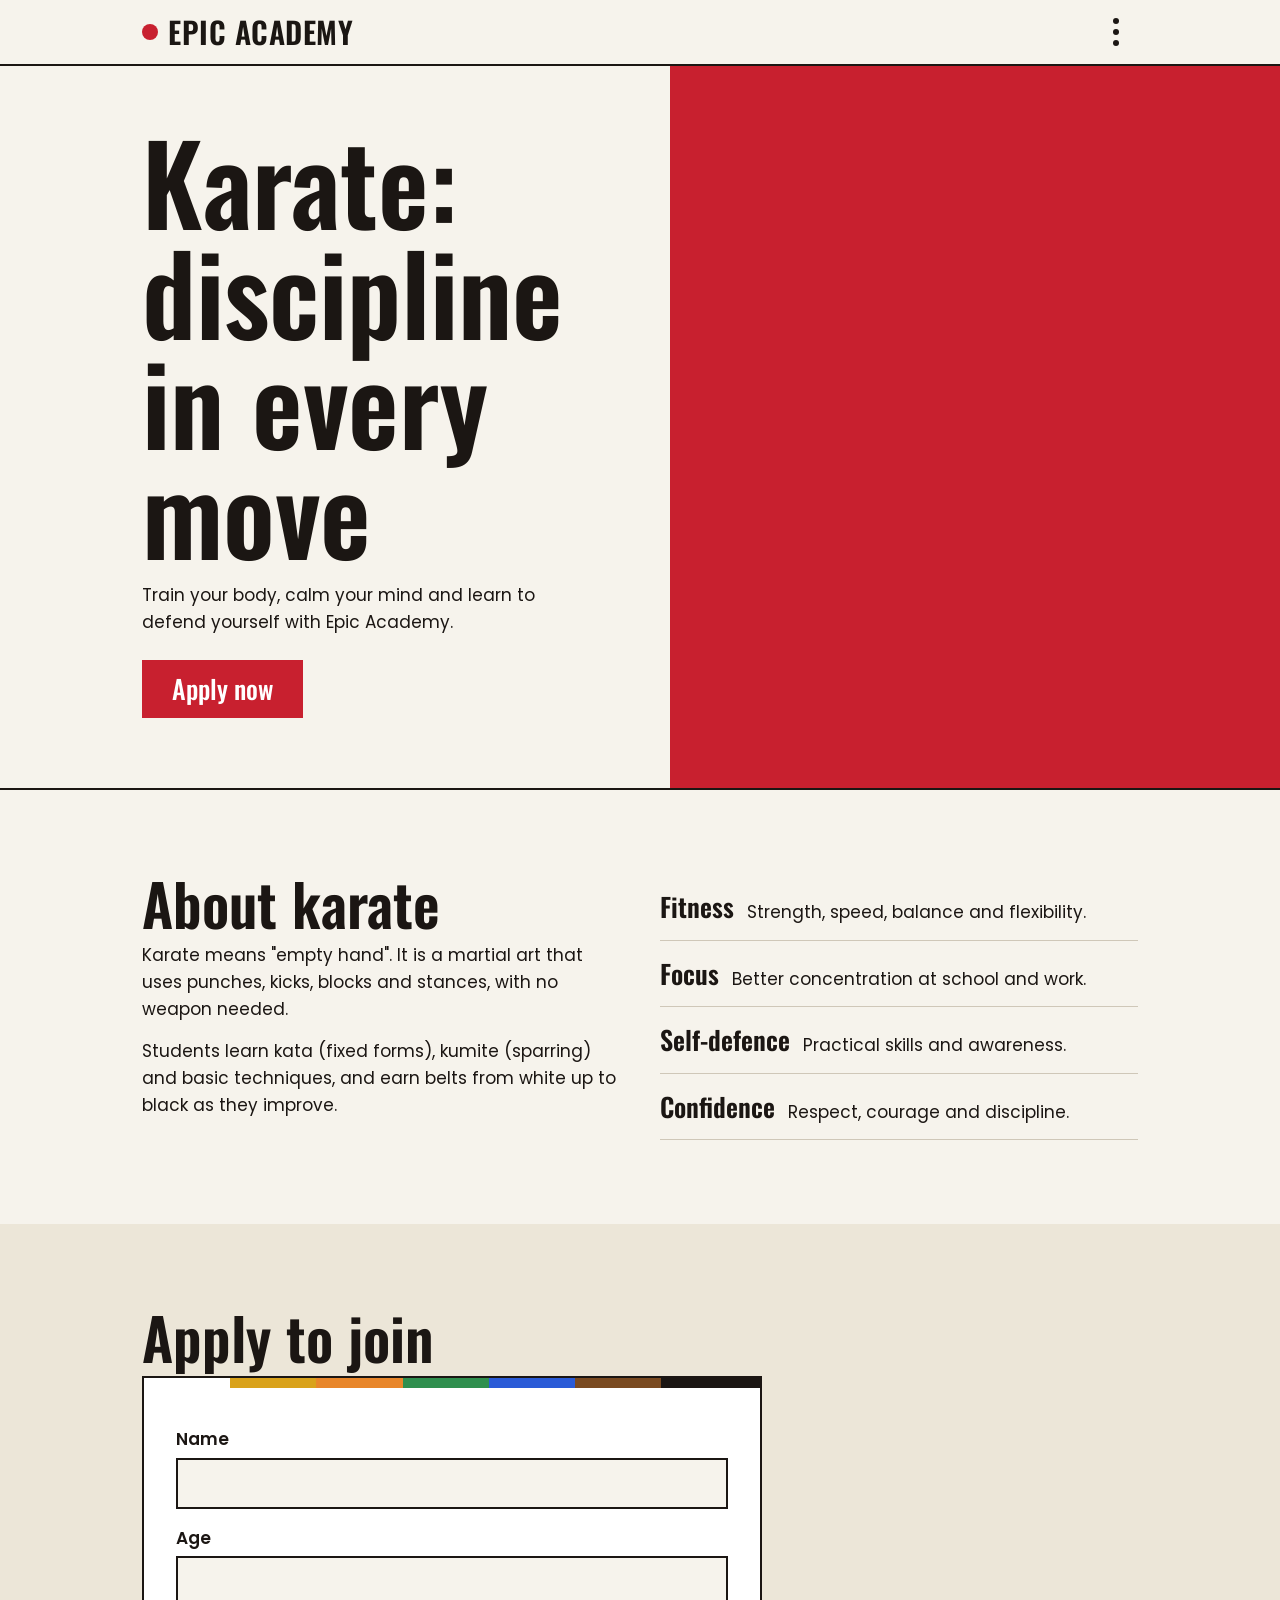
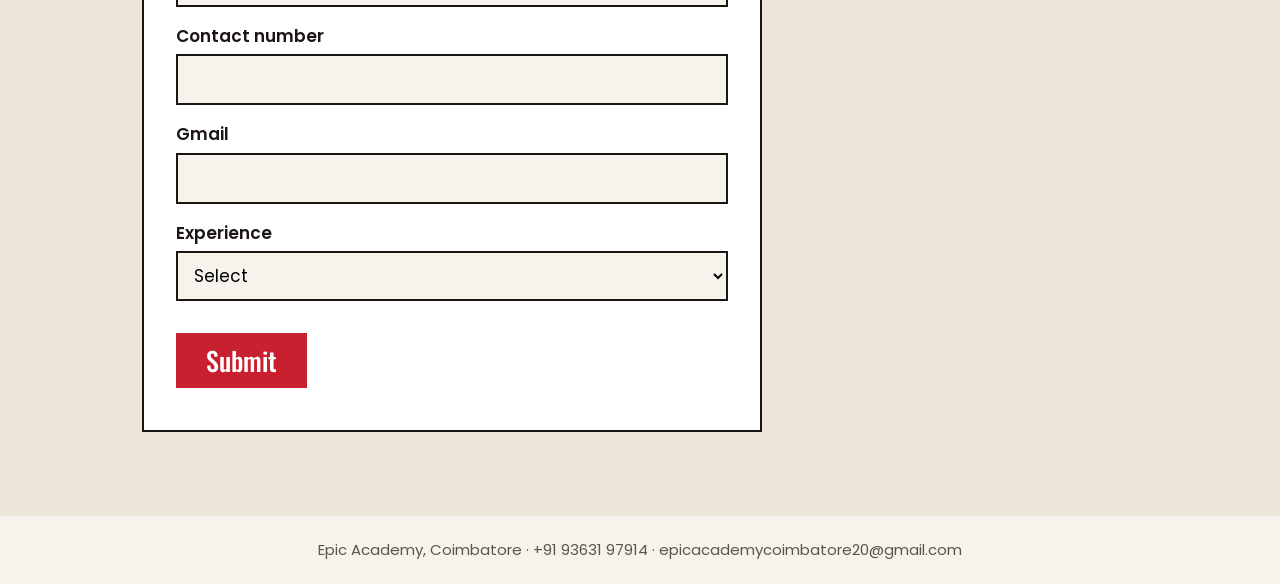
==== karate.html @ cd40989c "first version" ====
<!DOCTYPE html>
<html lang="en">
<head>
<meta charset="utf-8">
<meta name="viewport" content="width=device-width, initial-scale=1">
<title>Karate | Epic Academy Coimbatore</title>
<link rel="preconnect" href="https://fonts.googleapis.com">
<link rel="preconnect" href="https://fonts.gstatic.com" crossorigin>
<link href="https://fonts.googleapis.com/css2?family=Oswald:wght@500;600;700&family=Poppins:wght@400;600&family=Russo+One&family=Lobster&display=swap" rel="stylesheet">
<link rel="stylesheet" href="style.css">
</head>
<body>
<header>
  <div class="wrap">
    <a class="logo" href="index.html#home"><i></i>EPIC ACADEMY</a>
    <button class="dots" id="dots" aria-label="Menu" aria-expanded="false" aria-controls="nav"><span></span><span></span><span></span></button>
    <nav id="nav">
      <a href="index.html#home">Home</a>
      <a href="index.html#programs">Programs</a>
      <a href="index.html#founder">Founder</a>
      <a href="karate.html">Karate</a>
      <a href="#join">Join Now</a>
      <a href="index.html#contact">Contact</a>
    </nav>
  </div>
</header>

<main>
  <section class="k-hero">
    <div class="txt">
      <h1>Karate: discipline in every move</h1>
      <p style="margin:16px 0 24px;max-width:40ch">Train your body, calm your mind and learn to defend yourself with Epic Academy.</p>
      <a class="btn" href="#join">Apply now</a>
    </div>
    <!-- Put your karate photo in the images folder and name it karate.jpg -->
    <div class="img"><img src="images/karate.jpg" alt="Epic Academy karate training" onerror="this.remove()"></div>
  </section>

  <section class="blk">
    <div class="wrap two">
      <div>
        <h2>About karate</h2>
        <p>Karate means "empty hand". It is a martial art that uses punches, kicks, blocks and stances, with no weapon needed.</p>
        <p>Students learn kata (fixed forms), kumite (sparring) and basic techniques, and earn belts from white up to black as they improve.</p>
      </div>
      <ul class="ben">
        <li><b>Fitness</b> Strength, speed, balance and flexibility.</li>
        <li><b>Focus</b> Better concentration at school and work.</li>
        <li><b>Self-defence</b> Practical skills and awareness.</li>
        <li><b>Confidence</b> Respect, courage and discipline.</li>
      </ul>
    </div>
  </section>

  <section class="blk" id="join" style="background:#ece6d8">
    <div class="wrap">
      <h2>Apply to join</h2>
      <div class="formbox">
        <form id="joinForm">
          <label for="n">Name</label><input id="n" name="Name" required autocomplete="name">
          <label for="a">Age</label><input id="a" name="Age" type="number" min="3" max="80" required>
          <label for="c">Contact number</label><input id="c" name="Contact" type="tel" pattern="[0-9+ ]{10,15}" title="Enter a valid phone number" required autocomplete="tel">
          <label for="e">Gmail</label><input id="e" name="Email" type="email" required autocomplete="email">
          <label for="x">Experience</label>
          <select id="x" name="Experience" required>
            <option value="">Select</option>
            <option>Beginner (no experience)</option>
            <option>Less than 1 year</option>
            <option>1 to 3 years</option>
            <option>More than 3 years</option>
          </select>
          <p class="err" id="err" role="alert"></p>
          <button class="btn" id="send" type="submit" style="margin-top:20px">Submit</button>
        </form>
        <div class="thanks" id="thanks" hidden>
          <div class="check">✓</div>
          <h3>Thank you, <span id="who"></span>!</h3>
          <p>We received your application. Epic Academy will contact you soon.</p>
          <a class="btn" href="index.html#home">Back to home</a>
        </div>
      </div>
    </div>
  </section>
</main>
<footer>Epic Academy, Coimbatore · +91 93631 97914 · epicacademycoimbatore20@gmail.com</footer>
<script src="script.js"></script>
</body>
</html>
---- style.css ----
:root{--gi:#F6F3EC;--ink:#1B1613;--red:#C8202F;--gold:#D9A21B;--mat:#D8C9A0;--mute:#5d544c}
*{box-sizing:border-box;margin:0;padding:0}
html{scroll-behavior:smooth;scroll-padding-top:70px}
body{font-family:'Poppins',sans-serif;background:var(--gi);color:var(--ink);line-height:1.6;font-size:17px}
body.intro-on{overflow:hidden}
h1,h2,h3{font-family:'Oswald',sans-serif;font-weight:600;line-height:1}
a{color:inherit}
:focus-visible{outline:3px solid var(--red);outline-offset:3px}
.wrap{max-width:1040px;margin:0 auto;padding:0 22px}

/* header */
header{position:sticky;top:0;z-index:50;background:var(--gi);border-bottom:2px solid var(--ink)}
header .wrap{display:flex;align-items:center;justify-content:space-between;height:64px}
.logo{font-family:'Oswald',sans-serif;font-size:30px;font-weight:600;text-decoration:none;letter-spacing:.5px;display:flex;align-items:center;gap:10px}
.logo i{width:16px;height:16px;border-radius:50%;background:var(--red);display:block}
.dots{background:none;border:0;cursor:pointer;width:44px;height:44px;display:flex;flex-direction:column;gap:5px;align-items:center;justify-content:center}
.dots span{width:6px;height:6px;border-radius:50%;background:var(--ink)}
nav{position:absolute;right:22px;top:60px;background:var(--ink);min-width:210px;display:none;padding:8px 0}
nav.open{display:block}
nav a{display:block;color:var(--gi);text-decoration:none;padding:11px 22px;font-size:19px}
nav a:hover{background:var(--red)}

/* belts */
.belts{display:flex;height:10px}
.belts b{flex:1}

/* home */
.top{background:#0d0907;color:#d8d0c4;font-size:14px}
.top .wrap{display:flex;justify-content:space-between;gap:4px 18px;flex-wrap:wrap;padding-top:6px;padding-bottom:6px}
.top a{text-decoration:none}.top a:hover{color:var(--gold)}
.btn{display:inline-block;font-family:'Oswald',sans-serif;font-size:26px;font-weight:500;padding:8px 30px;background:var(--red);color:#fff;border:0;text-decoration:none;cursor:pointer;margin:0 10px 10px 0;transition:background .2s,transform .2s}
.btn:hover{background:var(--gold);color:var(--ink);transform:translateY(-2px)}
.btn.alt{background:transparent;border:2px solid var(--gi);color:var(--gi)}
.btn.alt:hover{background:var(--gi);color:var(--ink)}
.hero{position:relative;overflow:hidden;background:#17110f;color:var(--gi);padding:120px 0 110px}
.hero:before{content:"";position:absolute;right:-150px;top:50%;width:560px;height:560px;margin-top:-280px;border-radius:50%;background:radial-gradient(circle,#e03242,var(--red) 60%,#8f1420);box-shadow:0 0 120px rgba(200,32,47,.55);animation:glow 4s ease-in-out infinite alternate}
.hero:after{content:"";position:absolute;right:-250px;top:50%;width:760px;height:760px;margin-top:-380px;border-radius:50%;border:2px solid rgba(217,162,27,.4);box-shadow:0 0 0 60px rgba(217,162,27,.05)}
@keyframes glow{to{transform:scale(1.07)}}
.hero .wrap{position:relative;z-index:1}
.hero em{display:block;font:normal 600 28px 'Oswald',sans-serif;color:var(--gold);margin-bottom:4px}
.hero h1{font-size:clamp(60px,11vw,132px);max-width:8ch}
.hero p{max-width:30ch;font-size:23px;margin:18px 0 30px;color:#e6ded2}
.pill{display:grid;grid-template-columns:repeat(4,1fr);background:var(--red);color:#fff}
.pill div{padding:22px;border-right:1px solid rgba(255,255,255,.25)}.pill div:last-child{border:0}
.pill h3{font-size:30px}.pill p{font-size:15px;line-height:1.4}
section.blk{padding:84px 0}
section.blk h2{font-size:58px;margin-bottom:10px}
.sub{max-width:56ch;color:var(--mute);margin-bottom:34px}
.progs{display:grid;grid-template-columns:repeat(3,1fr);gap:24px}
.pcard{background:#fff;padding:30px 26px;border-top:8px solid var(--red);box-shadow:0 12px 30px rgba(0,0,0,.08);transition:transform .25s}
.pcard:hover{transform:translateY(-8px)}
.pcard:nth-child(2){border-color:var(--gold)}.pcard:nth-child(3){border-color:var(--ink)}
.pcard h3{font-size:42px;margin-bottom:8px}
.dark{background:#17110f;color:var(--gi)}.dark .sub{color:#b9afa2}.dark a{color:var(--gold)}
.why{display:grid;grid-template-columns:1fr 1fr;gap:26px 50px}
.why h3{font-size:34px;color:var(--gold)}
.path{display:flex;flex-wrap:wrap;border:2px solid var(--ink)}
.path span{flex:1 1 90px;padding:30px 8px 10px;text-align:center;font:500 22px 'Oswald',sans-serif;border-right:2px solid var(--ink)}
.path span:last-child{border:0}
.founder{display:grid;grid-template-columns:260px 1fr;gap:44px;align-items:center}
.photo{aspect-ratio:1;background:var(--red);position:relative;border:6px solid var(--gold)}
.photo b{position:absolute;inset:0;display:flex;align-items:center;justify-content:center;font:600 110px 'Oswald',sans-serif;color:#fff}
.photo img{position:absolute;inset:0;width:100%;height:100%;object-fit:cover}
.cta{background:var(--red);color:#fff;text-align:center;padding:64px 22px}
.cta h2{font-size:56px;margin-bottom:14px}
.cta .btn{background:var(--ink);color:#fff}.cta .btn:hover{background:var(--gold);color:var(--ink)}
.contact-list{list-style:none;font-size:22px}.contact-list li{margin-bottom:8px}
footer{padding:22px;text-align:center;font-size:15px;color:var(--mute)}
.js .reveal{opacity:0;transform:translateY(26px);transition:opacity .7s,transform .7s}
.js .reveal.in{opacity:1;transform:none}

/* page 2 */
.k-hero{display:grid;grid-template-columns:1.1fr 1fr;min-height:420px;border-bottom:2px solid var(--ink)}
.k-hero .txt{padding:60px 22px 60px max(22px,calc((100vw - 1040px)/2 + 22px));align-self:center}
.k-hero h1{font-size:clamp(56px,9vw,110px)}
.k-hero .img{background:var(--red) center/cover no-repeat;min-height:300px;position:relative}
.k-hero .img img{width:100%;height:100%;object-fit:cover;display:block;position:absolute;inset:0}
.two{display:grid;grid-template-columns:1fr 1fr;gap:40px}
.two p{margin-bottom:14px}
.ben{list-style:none}
.ben li{padding:12px 0;border-bottom:1px solid #cfc7b8}
.ben b{font-family:'Oswald',sans-serif;font-size:26px;font-weight:600;margin-right:8px}
.formbox{background:#fff;border:2px solid var(--ink);padding:32px;max-width:620px;position:relative}
.formbox:before{content:"";position:absolute;left:0;top:0;right:0;height:10px;background:linear-gradient(90deg,#fff 0 14%,var(--gold) 14% 28%,#e8862a 28% 42%,#2f8f4e 42% 56%,#2a5bd7 56% 70%,#7a4a21 70% 84%,var(--ink) 84%)}
label{display:block;font-weight:600;margin:16px 0 4px}
input,select{width:100%;font:inherit;padding:10px 12px;border:2px solid var(--ink);background:var(--gi)}
.err{color:var(--red);margin-top:12px;font-weight:600}
.thanks{text-align:center;padding:30px 10px;animation:pop .5s}
.thanks h3{font-size:56px;color:var(--red)}
.thanks p{margin:10px 0 22px}
.check{width:70px;height:70px;border-radius:50%;background:#2f8f4e;color:#fff;font-size:44px;line-height:70px;margin:0 auto 14px}
@keyframes pop{from{transform:scale(.8);opacity:0}to{transform:scale(1);opacity:1}}

/* intro */
#intro{position:fixed;inset:0;z-index:100;background:#120d0b;overflow:hidden;transition:opacity .6s;color:#fff}
#intro.out{opacity:0;pointer-events:none}
#scene{position:absolute;inset:0;transform-origin:50% 72%;transition:transform .9s ease}
#scene.zoom{transform:scale(1.2)}
#scene.shake{animation:shake .35s}
@keyframes shake{25%{translate:-9px 4px}50%{translate:7px -4px}75%{translate:-5px 2px}}
.wall{position:absolute;inset:0 0 28% 0;background:radial-gradient(ellipse at 50% 45%,#4a1c19,#120d0b 72%)}
.wall .title{position:absolute;top:10px;left:0;right:0;text-align:center;font:500 22px 'Oswald',sans-serif;letter-spacing:5px;color:var(--gold)}
.ban{position:absolute;top:0;width:64px;height:150px;background:var(--red);border:3px solid var(--gold);border-top:0;font:600 30px/64px 'Oswald',sans-serif;writing-mode:vertical-rl;text-align:center;color:#fff;clip-path:polygon(0 0,100% 0,100% 100%,50% 90%,0 100%)}
.sun{position:absolute;width:min(70vmin,520px);aspect-ratio:1;border-radius:50%;background:radial-gradient(circle,#c8202f,#7d1019 70%);opacity:.6;left:50%;top:42%;transform:translate(-50%,-50%)}
.beam{position:absolute;top:0;width:260px;height:72%;background:linear-gradient(rgba(255,235,190,.4),transparent);clip-path:polygon(44% 0,56% 0,100% 100%,0 100%);transform-origin:50% 0;animation:sway 5s ease-in-out infinite alternate}
.b1{left:14%}.b2{right:14%;animation-delay:-2.5s}
@keyframes sway{from{transform:rotate(-8deg)}to{transform:rotate(8deg)}}
.floor{position:absolute;left:0;right:0;bottom:0;height:28%;background:repeating-linear-gradient(90deg,#d8c9a0 0 119px,#c3b387 119px 121px);border-top:5px solid #000}
.floor:after{content:"";position:absolute;inset:0;background:linear-gradient(rgba(0,0,0,.45),transparent 60%)}
#crowd{position:absolute;left:0;right:0;bottom:calc(28% + 44px);height:110px;pointer-events:none}
.sp{position:absolute;width:26px;height:44px;z-index:1;animation:bob 1.1s ease-in-out infinite alternate}
.sp.r1{z-index:0;scale:.9;filter:brightness(.65)}
.sp i{position:absolute;display:block}
.sp .h{left:6px;top:0;width:14px;height:15px;border-radius:50%}
.sp .b{left:1px;top:15px;width:24px;height:29px;border-radius:12px 12px 0 0}
.sp .a1,.sp .a2{top:18px;width:5px;height:17px;border-radius:3px;transform-origin:50% 0}
.sp .a1{left:-3px;transform:rotate(12deg)}.sp .a2{right:-3px;transform:rotate(-12deg)}
@keyframes bob{to{translate:0 -4px}}
@keyframes jump{to{translate:0 -24px}}
.react .sp{animation:jump .18s 2 alternate}
.cheer .sp{animation:jump .3s ease-in-out infinite alternate}
.cheer .a1{transform:rotate(165deg)}.cheer .a2{transform:rotate(-165deg)}
.rope{position:absolute;left:0;right:0;bottom:calc(28% - 8px);height:6px;background:var(--gold);box-shadow:0 3px 0 #000}
.arena{position:absolute;left:50%;bottom:calc(15% - var(--k,1)*19px);width:660px;height:240px;margin-left:-330px;transform-origin:50% 100%;transform:scale(var(--k,1))}
.fw{position:absolute;bottom:0;left:50%;width:132px;height:220px;margin-left:-66px;transition:transform .35s ease-out,opacity .6s}
.fw svg{width:100%;height:100%;overflow:visible}
.fw.flip svg{transform:scaleX(-1)}
.fw.glow svg{filter:drop-shadow(0 0 14px #D9A21B)}
.sh{position:absolute;left:14px;right:14px;bottom:10px;height:14px;border-radius:50%;background:radial-gradient(rgba(0,0,0,.55),transparent 70%)}
.tag{position:absolute;left:50%;bottom:-26px;transform:translateX(-50%);font:500 20px 'Oswald',sans-serif;background:var(--ink);color:var(--gi);padding:0 8px;white-space:nowrap}
.p{transition:transform .2s ease-out;transform-box:view-box}
.spark{position:absolute;font-size:80px;color:var(--gold);animation:spark .45s forwards;pointer-events:none;z-index:5}
@keyframes spark{from{transform:scale(.3) rotate(0);opacity:1}to{transform:scale(1.7) rotate(60deg);opacity:0}}
.ring{position:absolute;width:20px;height:20px;border:4px solid #fff;border-radius:50%;translate:-50% 50%;animation:ring .5s forwards;pointer-events:none}
@keyframes ring{to{transform:scale(7);opacity:0}}
.pt{position:absolute;border-radius:50%;pointer-events:none}
#score{position:absolute;left:14px;top:14px;z-index:8;display:flex;font:600 34px/1 'Oswald',sans-serif}
#score div{padding:4px 16px;min-width:64px;text-align:center}
#score .r{background:var(--red)}#score .b{background:#2a5bd7}
#call{position:absolute;top:9%;width:100%;text-align:center;font:600 clamp(48px,9vw,96px)/1 'Oswald',sans-serif;z-index:3;transition:opacity .3s;text-shadow:3px 3px 0 #000}
.pop{animation:popt .5s}
@keyframes popt{from{transform:scale(1.6);opacity:0}to{transform:scale(1);opacity:1}}
.vig{position:absolute;inset:0;box-shadow:inset 0 0 170px 50px rgba(0,0,0,.7);pointer-events:none;z-index:2}
#flash{position:absolute;inset:0;background:#fff;opacity:0;pointer-events:none;z-index:9}
#explore{position:absolute;left:50%;bottom:5%;translate:-50% 0;z-index:10;font-size:30px;padding:10px 40px;animation:popt .5s;margin:0}
#explore[hidden]{display:none}
#skip{position:absolute;right:16px;top:14px;z-index:10;background:rgba(0,0,0,.4);border:2px solid #fff;padding:2px 14px;font:inherit;font-size:15px;cursor:pointer;color:#fff}
.conf{position:absolute;top:-20px;width:10px;height:16px;animation:fall linear forwards;z-index:3}
@keyframes fall{to{transform:translateY(110vh) rotate(720deg)}}

@media(max-width:760px){
.k-hero,.two,.prog{grid-template-columns:1fr}
.k-hero .txt{padding:40px 22px}
.hero:before{width:300px;height:300px;right:-100px}
#intro .sun{top:34%}
}
@media(prefers-reduced-motion:reduce){*{animation:none!important;transition:none!important}html{scroll-behavior:auto}}
@media(max-width:760px){.pill{grid-template-columns:1fr 1fr}.progs,.why,.founder{grid-template-columns:1fr}.founder .photo{max-width:220px}.hero:before{width:340px;height:340px;right:-190px}.hero:after{display:none}.ban{display:none}#score{top:54px;font-size:26px}}
.board{position:absolute;left:0;right:0;bottom:28%;height:86px;background:repeating-linear-gradient(90deg,#2a1d19 0 90px,#3a2621 90px 92px);border-top:6px solid var(--gold);box-shadow:0 -3px 0 #000}
.fw .m2{display:none}.fw.shout .m1{display:none}.fw.shout .m2{display:block}

/* intro: consistent scale, fonts and winner card */
#intro{--k:1}
#call,#score,.ban,.wall .title,#explore{font-family:'Russo One',sans-serif;font-weight:400}
#call{font-size:clamp(40px,min(8vw,12vh),104px)}
#score{font-size:clamp(20px,calc(var(--k)*22px),40px);line-height:1.2}
.ban{width:calc(var(--k)*58px);height:calc(var(--k)*140px);font-size:calc(var(--k)*22px);line-height:calc(var(--k)*58px)}
.wall .title{font-size:calc(var(--k)*15px);letter-spacing:calc(var(--k)*4px)}
.beam{width:calc(var(--k)*240px)}
#explore{font-size:22px;padding:12px 38px}
.sp{scale:var(--k);transform-origin:50% 100%}
.sp.r1{scale:calc(var(--k)*.88)}
#crowd{bottom:calc(28% + var(--k)*6px)}
.board{height:calc(var(--k)*34px)}
.won #score{opacity:0}
#win{position:absolute;left:0;right:0;top:3vh;display:flex;justify-content:center;opacity:0;pointer-events:none;z-index:4;transition:opacity .4s}
#win.show{opacity:1}
.card{position:relative;display:flex;align-items:center;gap:clamp(12px,2.5vw,28px);padding:clamp(12px,2.2vh,24px) clamp(18px,3vw,40px) clamp(12px,2.2vh,24px) clamp(14px,2vw,26px);background:linear-gradient(135deg,#2e1b16,#120d0b);border:3px solid var(--gold);border-radius:18px;max-width:94vw;box-shadow:0 0 0 6px #120d0b,0 0 0 9px var(--gold),0 20px 60px rgba(0,0,0,.7),0 0 80px rgba(217,162,27,.35);animation:drop .9s cubic-bezier(.2,1.4,.4,1)}
.card:before{content:"";position:absolute;inset:-90%;z-index:-1;background:repeating-conic-gradient(rgba(217,162,27,.2) 0 8deg,transparent 8deg 20deg);-webkit-mask:radial-gradient(circle,#000,transparent 65%);mask:radial-gradient(circle,#000,transparent 65%);animation:rot 24s linear infinite}
@keyframes rot{to{transform:rotate(360deg)}}
@keyframes drop{from{transform:translateY(-140%) rotate(-4deg);opacity:0}to{transform:none;opacity:1}}
.medal{flex:none;width:clamp(64px,13vh,112px);aspect-ratio:1;border-radius:50%;background:radial-gradient(circle at 35% 30%,#ffe9a3,#D9A21B 55%,#8a5f0c);display:grid;place-items:center;border:4px solid #fff3c4;box-shadow:0 0 0 4px #8a5f0c,0 0 30px rgba(255,214,102,.8);animation:spin 1s .3s both}
@keyframes spin{from{transform:rotate(-360deg) scale(0)}to{transform:none}}
.medal svg{width:60%}
.ribbon{display:inline-block;font:400 clamp(13px,2.2vh,20px)/1.4 'Russo One',sans-serif;letter-spacing:3px;background:var(--red);color:#fff;padding:3px 26px;clip-path:polygon(0 0,100% 0,94% 50%,100% 100%,0 100%,6% 50%)}
#win h2{font:400 clamp(34px,min(7vw,8.5vh),78px)/1.2 'Lobster',cursive;background:linear-gradient(#fff3c4,#D9A21B);-webkit-background-clip:text;background-clip:text;color:transparent;margin:2px 0 4px;padding:0}
#win p{font:600 clamp(20px,min(4vw,4.5vh),38px)/1.1 'Oswald',sans-serif;color:#fff;border-top:2px solid var(--gold);padding-top:6px;background:none;margin:0}
@media(max-width:560px){.card{flex-direction:column;text-align:center}.medal{width:54px}}

/* fighting stage and crowd around it */
.wall{inset:0 0 56% 0}
.floor{height:56%}
.board{bottom:56%;height:calc(var(--k)*24px)}
#crowd,#crowdF{top:0;bottom:0;left:0;right:0;height:auto;position:absolute;pointer-events:none}
#crowdF{z-index:3}
.mat{position:absolute;left:50%;bottom:5%;width:calc(var(--k)*620px);height:calc(var(--k)*140px);margin-left:calc(var(--k)*-310px)}
.mat:after{content:"";position:absolute;inset:-40% -10% -20%;background:radial-gradient(ellipse,rgba(255,235,190,.28),transparent 65%);pointer-events:none}
.mt{position:absolute;inset:0;clip-path:polygon(7% 0,93% 0,100% 100%,0 100%);background:linear-gradient(90deg,#C8202F 50%,#2a5bd7 50%)}
.mt:after{content:"";position:absolute;inset:9% 5% 11%;clip-path:polygon(7% 0,93% 0,100% 100%,0 100%);background:repeating-linear-gradient(90deg,#efe4c3 0 40px,#dccfa5 40px 42px)}
.mf{position:absolute;left:0;right:0;top:calc(100% - 2px);height:calc(var(--k)*16px);background:linear-gradient(#3a2621,#0d0907)}
.arena{bottom:calc(5% + var(--k)*44px)}
.sun{top:28%}
.sp .h:after{content:"";position:absolute;inset:0 0 45% 0;background:var(--hc,#2a1a12);border-radius:50% 50% 0 0}
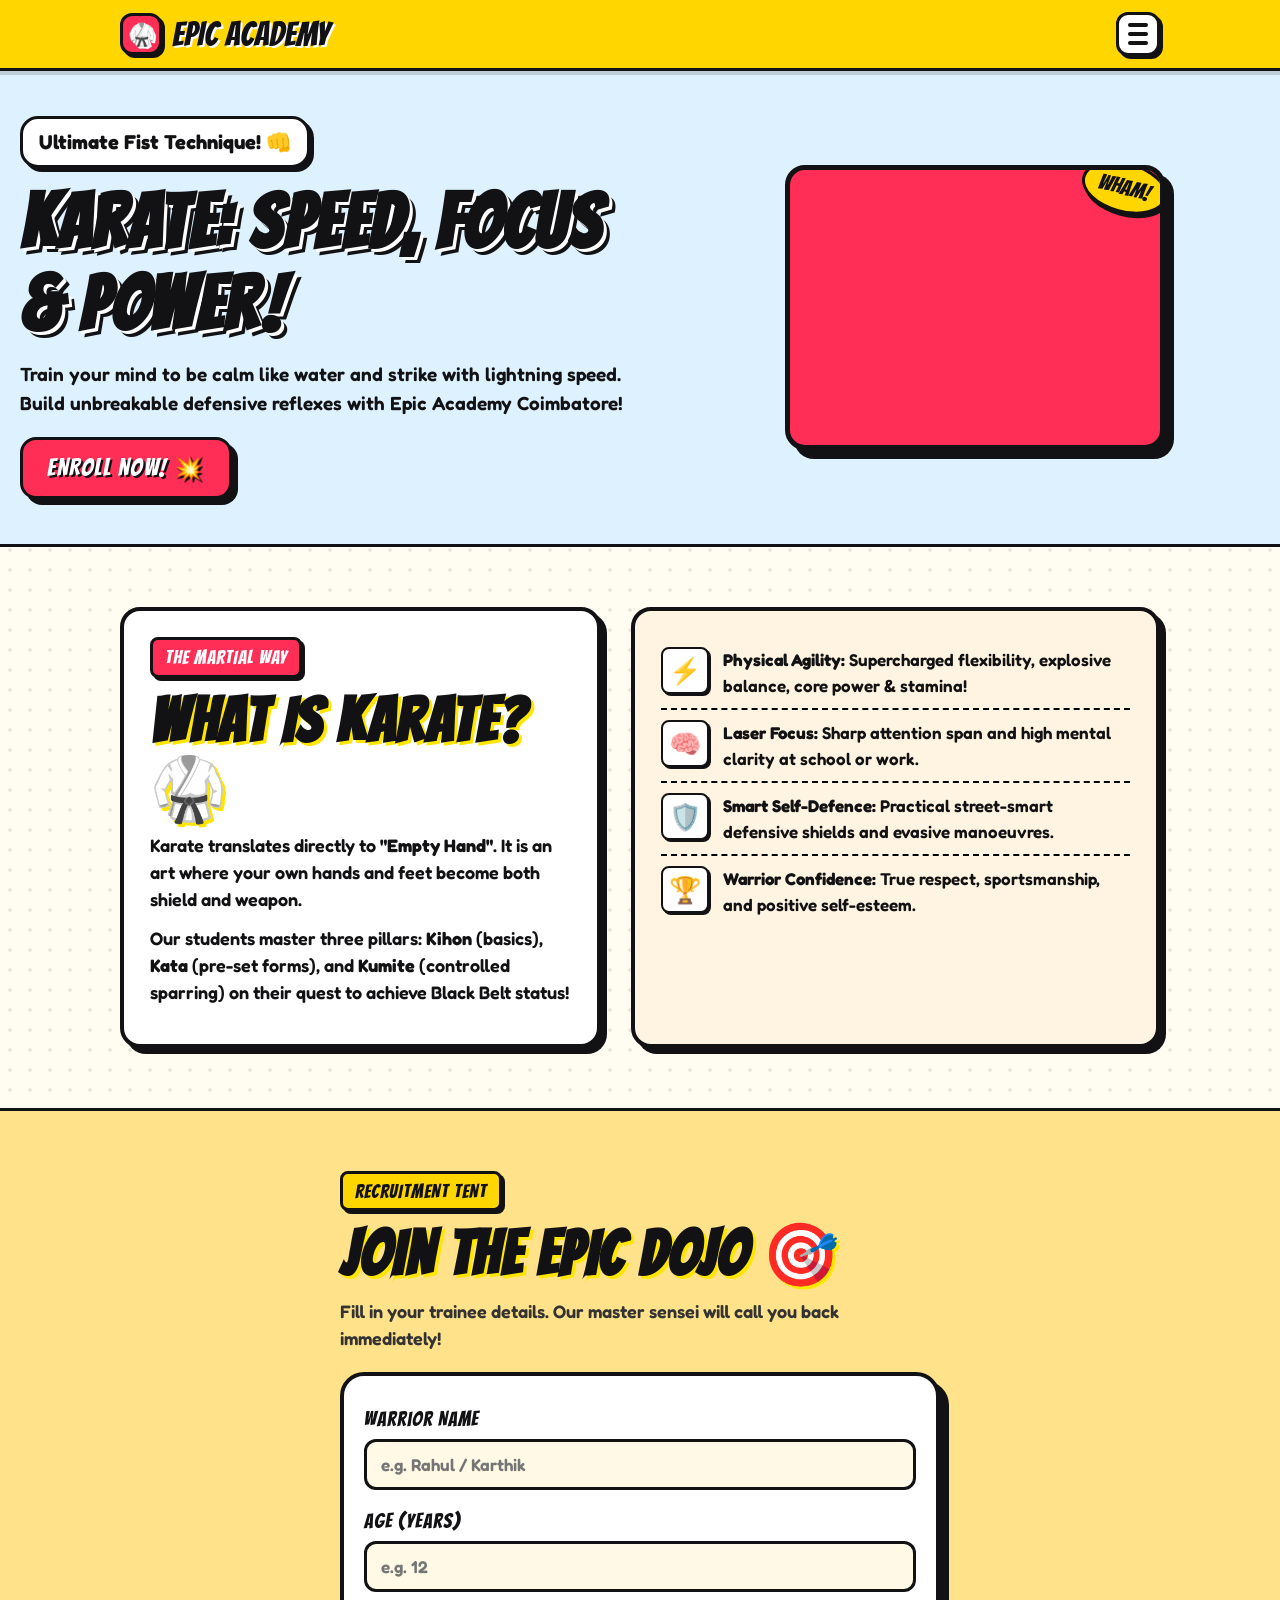
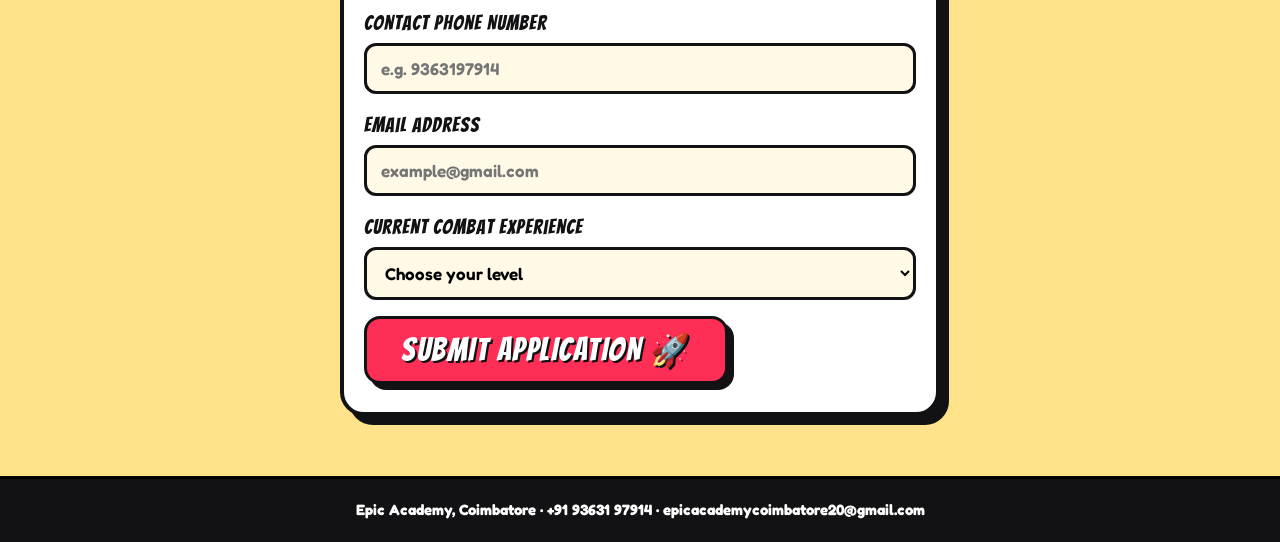
==== commit cf5fdd52: "second version" ====
--- a/karate.html
+++ b/karate.html
@@ -2,87 +2,146 @@
 <html lang="en">
 <head>
 <meta charset="utf-8">
-<meta name="viewport" content="width=device-width, initial-scale=1">
-<title>Karate | Epic Academy Coimbatore</title>
+<meta name="viewport" content="width=device-width, initial-scale=1, maximum-scale=1, user-scalable=no">
+<title>Karate Program | Epic Academy Coimbatore</title>
 <link rel="preconnect" href="https://fonts.googleapis.com">
 <link rel="preconnect" href="https://fonts.gstatic.com" crossorigin>
-<link href="https://fonts.googleapis.com/css2?family=Oswald:wght@500;600;700&family=Poppins:wght@400;600&family=Russo+One&family=Lobster&display=swap" rel="stylesheet">
+<link href="https://fonts.googleapis.com/css2?family=Bangers&family=Fredoka:wght@400;600;700&display=swap" rel="stylesheet">
 <link rel="stylesheet" href="style.css">
 </head>
-<body>
+<body class="page-inner">
+
 <header>
   <div class="wrap">
-    <a class="logo" href="index.html#home"><i></i>EPIC ACADEMY</a>
-    <button class="dots" id="dots" aria-label="Menu" aria-expanded="false" aria-controls="nav"><span></span><span></span><span></span></button>
+    <a class="logo" href="index.html#home">
+      <div class="logo-badge">🥋</div>
+      EPIC ACADEMY
+    </a>
+    <button class="dots" id="dots" aria-label="Menu" aria-expanded="false" aria-controls="nav">
+      <span></span><span></span><span></span>
+    </button>
     <nav id="nav">
-      <a href="index.html#home">Home</a>
-      <a href="index.html#programs">Programs</a>
-      <a href="index.html#founder">Founder</a>
-      <a href="karate.html">Karate</a>
-      <a href="#join">Join Now</a>
-      <a href="index.html#contact">Contact</a>
+      <a href="index.html#home">Home 🏠</a>
+      <a href="index.html#programs">Powers ⚡</a>
+      <a href="index.html#founder">Sensei 🥋</a>
+      <a href="karate.html">Karate 🥊</a>
+      <a href="#join">Join Now 🎯</a>
+      <a href="index.html#contact">Basecamp 📍</a>
     </nav>
   </div>
 </header>
 
 <main>
+  <!-- Karate Hero -->
   <section class="k-hero">
     <div class="txt">
-      <h1>Karate: discipline in every move</h1>
-      <p style="margin:16px 0 24px;max-width:40ch">Train your body, calm your mind and learn to defend yourself with Epic Academy.</p>
-      <a class="btn" href="#join">Apply now</a>
+      <div class="speech-bubble">Ultimate Fist Technique! 👊</div>
+      <h1>KARATE: SPEED, FOCUS & POWER!</h1>
+      <p>Train your mind to be calm like water and strike with lightning speed. Build unbreakable defensive reflexes with Epic Academy Coimbatore!</p>
+      <a class="btn cartoon-btn" href="#join">ENROLL NOW! 💥</a>
     </div>
-    <!-- Put your karate photo in the images folder and name it karate.jpg -->
-    <div class="img"><img src="images/karate.jpg" alt="Epic Academy karate training" onerror="this.remove()"></div>
-  </section>
-
-  <section class="blk">
-    <div class="wrap two">
-      <div>
-        <h2>About karate</h2>
-        <p>Karate means "empty hand". It is a martial art that uses punches, kicks, blocks and stances, with no weapon needed.</p>
-        <p>Students learn kata (fixed forms), kumite (sparring) and basic techniques, and earn belts from white up to black as they improve.</p>
+    <div class="img">
+      <div class="comic-frame-k">
+        <img src="images/karate.jpg" alt="Epic Academy Karate Sparring" onerror="this.remove()">
+        <div class="badge-burst">WHAM!</div>
       </div>
-      <ul class="ben">
-        <li><b>Fitness</b> Strength, speed, balance and flexibility.</li>
-        <li><b>Focus</b> Better concentration at school and work.</li>
-        <li><b>Self-defence</b> Practical skills and awareness.</li>
-        <li><b>Confidence</b> Respect, courage and discipline.</li>
-      </ul>
     </div>
   </section>
 
-  <section class="blk" id="join" style="background:#ece6d8">
+  <!-- Breakdown -->
+  <section class="blk">
+    <div class="wrap two">
+      <div class="info-bubble">
+        <div class="tag-label">THE MARTIAL WAY</div>
+        <h2>WHAT IS KARATE? 🥋</h2>
+        <p>Karate translates directly to <b>"Empty Hand"</b>. It is an art where your own hands and feet become both shield and weapon.</p>
+        <p>Our students master three pillars: <b>Kihon</b> (basics), <b>Kata</b> (pre-set forms), and <b>Kumite</b> (controlled sparring) on their quest to achieve Black Belt status!</p>
+      </div>
+      
+      <div class="comic-card-box">
+        <ul class="ben">
+          <li>
+            <span class="ben-icon">⚡</span>
+            <div><b>Physical Agility:</b> Supercharged flexibility, explosive balance, core power & stamina!</div>
+          </li>
+          <li>
+            <span class="ben-icon">🧠</span>
+            <div><b>Laser Focus:</b> Sharp attention span and high mental clarity at school or work.</div>
+          </li>
+          <li>
+            <span class="ben-icon">🛡️</span>
+            <div><b>Smart Self-Defence:</b> Practical street-smart defensive shields and evasive manoeuvres.</div>
+          </li>
+          <li>
+            <span class="ben-icon">🏆</span>
+            <div><b>Warrior Confidence:</b> True respect, sportsmanship, and positive self-esteem.</div>
+          </li>
+        </ul>
+      </div>
+    </div>
+  </section>
+
+  <!-- Application Form -->
+  <section class="blk form-section" id="join">
     <div class="wrap">
-      <h2>Apply to join</h2>
-      <div class="formbox">
-        <form id="joinForm">
-          <label for="n">Name</label><input id="n" name="Name" required autocomplete="name">
-          <label for="a">Age</label><input id="a" name="Age" type="number" min="3" max="80" required>
-          <label for="c">Contact number</label><input id="c" name="Contact" type="tel" pattern="[0-9+ ]{10,15}" title="Enter a valid phone number" required autocomplete="tel">
-          <label for="e">Gmail</label><input id="e" name="Email" type="email" required autocomplete="email">
-          <label for="x">Experience</label>
-          <select id="x" name="Experience" required>
-            <option value="">Select</option>
-            <option>Beginner (no experience)</option>
-            <option>Less than 1 year</option>
-            <option>1 to 3 years</option>
-            <option>More than 3 years</option>
-          </select>
-          <p class="err" id="err" role="alert"></p>
-          <button class="btn" id="send" type="submit" style="margin-top:20px">Submit</button>
-        </form>
-        <div class="thanks" id="thanks" hidden>
-          <div class="check">✓</div>
-          <h3>Thank you, <span id="who"></span>!</h3>
-          <p>We received your application. Epic Academy will contact you soon.</p>
-          <a class="btn" href="index.html#home">Back to home</a>
+      <div class="form-wrapper">
+        <div class="tag-label yellow" style="margin-bottom:10px">RECRUITMENT TENT</div>
+        <h2>JOIN THE EPIC DOJO 🎯</h2>
+        <p class="sub" style="margin-bottom:20px">Fill in your trainee details. Our master sensei will call you back immediately!</p>
+        
+        <div class="formbox">
+          <form id="joinForm">
+            <div class="form-group">
+              <label for="n">Warrior Name</label>
+              <input id="n" name="Name" placeholder="e.g. Rahul / Karthik" required autocomplete="name">
+            </div>
+
+            <div class="form-group">
+              <label for="a">Age (Years)</label>
+              <input id="a" name="Age" type="number" min="3" max="80" placeholder="e.g. 12" required>
+            </div>
+
+            <div class="form-group">
+              <label for="c">Contact Phone Number</label>
+              <input id="c" name="Contact" type="tel" pattern="[0-9+ ]{10,15}" placeholder="e.g. 9363197914" title="Enter a valid phone number" required autocomplete="tel">
+            </div>
+
+            <div class="form-group">
+              <label for="e">Email Address</label>
+              <input id="e" name="Email" type="email" placeholder="example@gmail.com" required autocomplete="email">
+            </div>
+
+            <div class="form-group">
+              <label for="x">Current Combat Experience</label>
+              <select id="x" name="Experience" required>
+                <option value="">Choose your level</option>
+                <option>Rookie / Total Beginner</option>
+                <option>Less than 1 Year Practice</option>
+                <option>1 to 3 Years (Belt Holder)</option>
+                <option>Advanced (3+ Years)</option>
+              </select>
+            </div>
+
+            <p class="err" id="err" role="alert"></p>
+            <button class="btn cartoon-btn big" id="send" type="submit">SUBMIT APPLICATION 🚀</button>
+          </form>
+
+          <div class="thanks" id="thanks" hidden>
+            <div class="check">🌟</div>
+            <h3>BOOM! WELCOME, <span id="who"></span>!</h3>
+            <p>Your warrior registration has been received! Master Allwin Stephen & team will ring you up soon.</p>
+            <a class="btn cartoon-btn" href="index.html#home">BACK TO DOJO 🏠</a>
+          </div>
         </div>
       </div>
     </div>
   </section>
 </main>
-<footer>Epic Academy, Coimbatore · +91 93631 97914 · epicacademycoimbatore20@gmail.com</footer>
+
+<footer>
+  <p>Epic Academy, Coimbatore · +91 93631 97914 · epicacademycoimbatore20@gmail.com</p>
+</footer>
+
 <script src="script.js"></script>
 </body>
 </html>
--- a/style.css
+++ b/style.css
@@ -1,203 +1,1300 @@
-:root{--gi:#F6F3EC;--ink:#1B1613;--red:#C8202F;--gold:#D9A21B;--mat:#D8C9A0;--mute:#5d544c}
-*{box-sizing:border-box;margin:0;padding:0}
-html{scroll-behavior:smooth;scroll-padding-top:70px}
-body{font-family:'Poppins',sans-serif;background:var(--gi);color:var(--ink);line-height:1.6;font-size:17px}
-body.intro-on{overflow:hidden}
-h1,h2,h3{font-family:'Oswald',sans-serif;font-weight:600;line-height:1}
-a{color:inherit}
-:focus-visible{outline:3px solid var(--red);outline-offset:3px}
-.wrap{max-width:1040px;margin:0 auto;padding:0 22px}
-
-/* header */
-header{position:sticky;top:0;z-index:50;background:var(--gi);border-bottom:2px solid var(--ink)}
-header .wrap{display:flex;align-items:center;justify-content:space-between;height:64px}
-.logo{font-family:'Oswald',sans-serif;font-size:30px;font-weight:600;text-decoration:none;letter-spacing:.5px;display:flex;align-items:center;gap:10px}
-.logo i{width:16px;height:16px;border-radius:50%;background:var(--red);display:block}
-.dots{background:none;border:0;cursor:pointer;width:44px;height:44px;display:flex;flex-direction:column;gap:5px;align-items:center;justify-content:center}
-.dots span{width:6px;height:6px;border-radius:50%;background:var(--ink)}
-nav{position:absolute;right:22px;top:60px;background:var(--ink);min-width:210px;display:none;padding:8px 0}
-nav.open{display:block}
-nav a{display:block;color:var(--gi);text-decoration:none;padding:11px 22px;font-size:19px}
-nav a:hover{background:var(--red)}
-
-/* belts */
-.belts{display:flex;height:10px}
-.belts b{flex:1}
-
-/* home */
-.top{background:#0d0907;color:#d8d0c4;font-size:14px}
-.top .wrap{display:flex;justify-content:space-between;gap:4px 18px;flex-wrap:wrap;padding-top:6px;padding-bottom:6px}
-.top a{text-decoration:none}.top a:hover{color:var(--gold)}
-.btn{display:inline-block;font-family:'Oswald',sans-serif;font-size:26px;font-weight:500;padding:8px 30px;background:var(--red);color:#fff;border:0;text-decoration:none;cursor:pointer;margin:0 10px 10px 0;transition:background .2s,transform .2s}
-.btn:hover{background:var(--gold);color:var(--ink);transform:translateY(-2px)}
-.btn.alt{background:transparent;border:2px solid var(--gi);color:var(--gi)}
-.btn.alt:hover{background:var(--gi);color:var(--ink)}
-.hero{position:relative;overflow:hidden;background:#17110f;color:var(--gi);padding:120px 0 110px}
-.hero:before{content:"";position:absolute;right:-150px;top:50%;width:560px;height:560px;margin-top:-280px;border-radius:50%;background:radial-gradient(circle,#e03242,var(--red) 60%,#8f1420);box-shadow:0 0 120px rgba(200,32,47,.55);animation:glow 4s ease-in-out infinite alternate}
-.hero:after{content:"";position:absolute;right:-250px;top:50%;width:760px;height:760px;margin-top:-380px;border-radius:50%;border:2px solid rgba(217,162,27,.4);box-shadow:0 0 0 60px rgba(217,162,27,.05)}
-@keyframes glow{to{transform:scale(1.07)}}
-.hero .wrap{position:relative;z-index:1}
-.hero em{display:block;font:normal 600 28px 'Oswald',sans-serif;color:var(--gold);margin-bottom:4px}
-.hero h1{font-size:clamp(60px,11vw,132px);max-width:8ch}
-.hero p{max-width:30ch;font-size:23px;margin:18px 0 30px;color:#e6ded2}
-.pill{display:grid;grid-template-columns:repeat(4,1fr);background:var(--red);color:#fff}
-.pill div{padding:22px;border-right:1px solid rgba(255,255,255,.25)}.pill div:last-child{border:0}
-.pill h3{font-size:30px}.pill p{font-size:15px;line-height:1.4}
-section.blk{padding:84px 0}
-section.blk h2{font-size:58px;margin-bottom:10px}
-.sub{max-width:56ch;color:var(--mute);margin-bottom:34px}
-.progs{display:grid;grid-template-columns:repeat(3,1fr);gap:24px}
-.pcard{background:#fff;padding:30px 26px;border-top:8px solid var(--red);box-shadow:0 12px 30px rgba(0,0,0,.08);transition:transform .25s}
-.pcard:hover{transform:translateY(-8px)}
-.pcard:nth-child(2){border-color:var(--gold)}.pcard:nth-child(3){border-color:var(--ink)}
-.pcard h3{font-size:42px;margin-bottom:8px}
-.dark{background:#17110f;color:var(--gi)}.dark .sub{color:#b9afa2}.dark a{color:var(--gold)}
-.why{display:grid;grid-template-columns:1fr 1fr;gap:26px 50px}
-.why h3{font-size:34px;color:var(--gold)}
-.path{display:flex;flex-wrap:wrap;border:2px solid var(--ink)}
-.path span{flex:1 1 90px;padding:30px 8px 10px;text-align:center;font:500 22px 'Oswald',sans-serif;border-right:2px solid var(--ink)}
-.path span:last-child{border:0}
-.founder{display:grid;grid-template-columns:260px 1fr;gap:44px;align-items:center}
-.photo{aspect-ratio:1;background:var(--red);position:relative;border:6px solid var(--gold)}
-.photo b{position:absolute;inset:0;display:flex;align-items:center;justify-content:center;font:600 110px 'Oswald',sans-serif;color:#fff}
-.photo img{position:absolute;inset:0;width:100%;height:100%;object-fit:cover}
-.cta{background:var(--red);color:#fff;text-align:center;padding:64px 22px}
-.cta h2{font-size:56px;margin-bottom:14px}
-.cta .btn{background:var(--ink);color:#fff}.cta .btn:hover{background:var(--gold);color:var(--ink)}
-.contact-list{list-style:none;font-size:22px}.contact-list li{margin-bottom:8px}
-footer{padding:22px;text-align:center;font-size:15px;color:var(--mute)}
-.js .reveal{opacity:0;transform:translateY(26px);transition:opacity .7s,transform .7s}
-.js .reveal.in{opacity:1;transform:none}
-
-/* page 2 */
-.k-hero{display:grid;grid-template-columns:1.1fr 1fr;min-height:420px;border-bottom:2px solid var(--ink)}
-.k-hero .txt{padding:60px 22px 60px max(22px,calc((100vw - 1040px)/2 + 22px));align-self:center}
-.k-hero h1{font-size:clamp(56px,9vw,110px)}
-.k-hero .img{background:var(--red) center/cover no-repeat;min-height:300px;position:relative}
-.k-hero .img img{width:100%;height:100%;object-fit:cover;display:block;position:absolute;inset:0}
-.two{display:grid;grid-template-columns:1fr 1fr;gap:40px}
-.two p{margin-bottom:14px}
-.ben{list-style:none}
-.ben li{padding:12px 0;border-bottom:1px solid #cfc7b8}
-.ben b{font-family:'Oswald',sans-serif;font-size:26px;font-weight:600;margin-right:8px}
-.formbox{background:#fff;border:2px solid var(--ink);padding:32px;max-width:620px;position:relative}
-.formbox:before{content:"";position:absolute;left:0;top:0;right:0;height:10px;background:linear-gradient(90deg,#fff 0 14%,var(--gold) 14% 28%,#e8862a 28% 42%,#2f8f4e 42% 56%,#2a5bd7 56% 70%,#7a4a21 70% 84%,var(--ink) 84%)}
-label{display:block;font-weight:600;margin:16px 0 4px}
-input,select{width:100%;font:inherit;padding:10px 12px;border:2px solid var(--ink);background:var(--gi)}
-.err{color:var(--red);margin-top:12px;font-weight:600}
-.thanks{text-align:center;padding:30px 10px;animation:pop .5s}
-.thanks h3{font-size:56px;color:var(--red)}
-.thanks p{margin:10px 0 22px}
-.check{width:70px;height:70px;border-radius:50%;background:#2f8f4e;color:#fff;font-size:44px;line-height:70px;margin:0 auto 14px}
-@keyframes pop{from{transform:scale(.8);opacity:0}to{transform:scale(1);opacity:1}}
-
-/* intro */
-#intro{position:fixed;inset:0;z-index:100;background:#120d0b;overflow:hidden;transition:opacity .6s;color:#fff}
-#intro.out{opacity:0;pointer-events:none}
-#scene{position:absolute;inset:0;transform-origin:50% 72%;transition:transform .9s ease}
-#scene.zoom{transform:scale(1.2)}
-#scene.shake{animation:shake .35s}
-@keyframes shake{25%{translate:-9px 4px}50%{translate:7px -4px}75%{translate:-5px 2px}}
-.wall{position:absolute;inset:0 0 28% 0;background:radial-gradient(ellipse at 50% 45%,#4a1c19,#120d0b 72%)}
-.wall .title{position:absolute;top:10px;left:0;right:0;text-align:center;font:500 22px 'Oswald',sans-serif;letter-spacing:5px;color:var(--gold)}
-.ban{position:absolute;top:0;width:64px;height:150px;background:var(--red);border:3px solid var(--gold);border-top:0;font:600 30px/64px 'Oswald',sans-serif;writing-mode:vertical-rl;text-align:center;color:#fff;clip-path:polygon(0 0,100% 0,100% 100%,50% 90%,0 100%)}
-.sun{position:absolute;width:min(70vmin,520px);aspect-ratio:1;border-radius:50%;background:radial-gradient(circle,#c8202f,#7d1019 70%);opacity:.6;left:50%;top:42%;transform:translate(-50%,-50%)}
-.beam{position:absolute;top:0;width:260px;height:72%;background:linear-gradient(rgba(255,235,190,.4),transparent);clip-path:polygon(44% 0,56% 0,100% 100%,0 100%);transform-origin:50% 0;animation:sway 5s ease-in-out infinite alternate}
-.b1{left:14%}.b2{right:14%;animation-delay:-2.5s}
-@keyframes sway{from{transform:rotate(-8deg)}to{transform:rotate(8deg)}}
-.floor{position:absolute;left:0;right:0;bottom:0;height:28%;background:repeating-linear-gradient(90deg,#d8c9a0 0 119px,#c3b387 119px 121px);border-top:5px solid #000}
-.floor:after{content:"";position:absolute;inset:0;background:linear-gradient(rgba(0,0,0,.45),transparent 60%)}
-#crowd{position:absolute;left:0;right:0;bottom:calc(28% + 44px);height:110px;pointer-events:none}
-.sp{position:absolute;width:26px;height:44px;z-index:1;animation:bob 1.1s ease-in-out infinite alternate}
-.sp.r1{z-index:0;scale:.9;filter:brightness(.65)}
-.sp i{position:absolute;display:block}
-.sp .h{left:6px;top:0;width:14px;height:15px;border-radius:50%}
-.sp .b{left:1px;top:15px;width:24px;height:29px;border-radius:12px 12px 0 0}
-.sp .a1,.sp .a2{top:18px;width:5px;height:17px;border-radius:3px;transform-origin:50% 0}
-.sp .a1{left:-3px;transform:rotate(12deg)}.sp .a2{right:-3px;transform:rotate(-12deg)}
-@keyframes bob{to{translate:0 -4px}}
-@keyframes jump{to{translate:0 -24px}}
-.react .sp{animation:jump .18s 2 alternate}
-.cheer .sp{animation:jump .3s ease-in-out infinite alternate}
-.cheer .a1{transform:rotate(165deg)}.cheer .a2{transform:rotate(-165deg)}
-.rope{position:absolute;left:0;right:0;bottom:calc(28% - 8px);height:6px;background:var(--gold);box-shadow:0 3px 0 #000}
-.arena{position:absolute;left:50%;bottom:calc(15% - var(--k,1)*19px);width:660px;height:240px;margin-left:-330px;transform-origin:50% 100%;transform:scale(var(--k,1))}
-.fw{position:absolute;bottom:0;left:50%;width:132px;height:220px;margin-left:-66px;transition:transform .35s ease-out,opacity .6s}
-.fw svg{width:100%;height:100%;overflow:visible}
-.fw.flip svg{transform:scaleX(-1)}
-.fw.glow svg{filter:drop-shadow(0 0 14px #D9A21B)}
-.sh{position:absolute;left:14px;right:14px;bottom:10px;height:14px;border-radius:50%;background:radial-gradient(rgba(0,0,0,.55),transparent 70%)}
-.tag{position:absolute;left:50%;bottom:-26px;transform:translateX(-50%);font:500 20px 'Oswald',sans-serif;background:var(--ink);color:var(--gi);padding:0 8px;white-space:nowrap}
-.p{transition:transform .2s ease-out;transform-box:view-box}
-.spark{position:absolute;font-size:80px;color:var(--gold);animation:spark .45s forwards;pointer-events:none;z-index:5}
-@keyframes spark{from{transform:scale(.3) rotate(0);opacity:1}to{transform:scale(1.7) rotate(60deg);opacity:0}}
-.ring{position:absolute;width:20px;height:20px;border:4px solid #fff;border-radius:50%;translate:-50% 50%;animation:ring .5s forwards;pointer-events:none}
-@keyframes ring{to{transform:scale(7);opacity:0}}
-.pt{position:absolute;border-radius:50%;pointer-events:none}
-#score{position:absolute;left:14px;top:14px;z-index:8;display:flex;font:600 34px/1 'Oswald',sans-serif}
-#score div{padding:4px 16px;min-width:64px;text-align:center}
-#score .r{background:var(--red)}#score .b{background:#2a5bd7}
-#call{position:absolute;top:9%;width:100%;text-align:center;font:600 clamp(48px,9vw,96px)/1 'Oswald',sans-serif;z-index:3;transition:opacity .3s;text-shadow:3px 3px 0 #000}
-.pop{animation:popt .5s}
-@keyframes popt{from{transform:scale(1.6);opacity:0}to{transform:scale(1);opacity:1}}
-.vig{position:absolute;inset:0;box-shadow:inset 0 0 170px 50px rgba(0,0,0,.7);pointer-events:none;z-index:2}
-#flash{position:absolute;inset:0;background:#fff;opacity:0;pointer-events:none;z-index:9}
-#explore{position:absolute;left:50%;bottom:5%;translate:-50% 0;z-index:10;font-size:30px;padding:10px 40px;animation:popt .5s;margin:0}
-#explore[hidden]{display:none}
-#skip{position:absolute;right:16px;top:14px;z-index:10;background:rgba(0,0,0,.4);border:2px solid #fff;padding:2px 14px;font:inherit;font-size:15px;cursor:pointer;color:#fff}
-.conf{position:absolute;top:-20px;width:10px;height:16px;animation:fall linear forwards;z-index:3}
-@keyframes fall{to{transform:translateY(110vh) rotate(720deg)}}
-
-@media(max-width:760px){
-.k-hero,.two,.prog{grid-template-columns:1fr}
-.k-hero .txt{padding:40px 22px}
-.hero:before{width:300px;height:300px;right:-100px}
-#intro .sun{top:34%}
-}
-@media(prefers-reduced-motion:reduce){*{animation:none!important;transition:none!important}html{scroll-behavior:auto}}
-@media(max-width:760px){.pill{grid-template-columns:1fr 1fr}.progs,.why,.founder{grid-template-columns:1fr}.founder .photo{max-width:220px}.hero:before{width:340px;height:340px;right:-190px}.hero:after{display:none}.ban{display:none}#score{top:54px;font-size:26px}}
-.board{position:absolute;left:0;right:0;bottom:28%;height:86px;background:repeating-linear-gradient(90deg,#2a1d19 0 90px,#3a2621 90px 92px);border-top:6px solid var(--gold);box-shadow:0 -3px 0 #000}
-.fw .m2{display:none}.fw.shout .m1{display:none}.fw.shout .m2{display:block}
-
-/* intro: consistent scale, fonts and winner card */
-#intro{--k:1}
-#call,#score,.ban,.wall .title,#explore{font-family:'Russo One',sans-serif;font-weight:400}
-#call{font-size:clamp(40px,min(8vw,12vh),104px)}
-#score{font-size:clamp(20px,calc(var(--k)*22px),40px);line-height:1.2}
-.ban{width:calc(var(--k)*58px);height:calc(var(--k)*140px);font-size:calc(var(--k)*22px);line-height:calc(var(--k)*58px)}
-.wall .title{font-size:calc(var(--k)*15px);letter-spacing:calc(var(--k)*4px)}
-.beam{width:calc(var(--k)*240px)}
-#explore{font-size:22px;padding:12px 38px}
-.sp{scale:var(--k);transform-origin:50% 100%}
-.sp.r1{scale:calc(var(--k)*.88)}
-#crowd{bottom:calc(28% + var(--k)*6px)}
-.board{height:calc(var(--k)*34px)}
-.won #score{opacity:0}
-#win{position:absolute;left:0;right:0;top:3vh;display:flex;justify-content:center;opacity:0;pointer-events:none;z-index:4;transition:opacity .4s}
-#win.show{opacity:1}
-.card{position:relative;display:flex;align-items:center;gap:clamp(12px,2.5vw,28px);padding:clamp(12px,2.2vh,24px) clamp(18px,3vw,40px) clamp(12px,2.2vh,24px) clamp(14px,2vw,26px);background:linear-gradient(135deg,#2e1b16,#120d0b);border:3px solid var(--gold);border-radius:18px;max-width:94vw;box-shadow:0 0 0 6px #120d0b,0 0 0 9px var(--gold),0 20px 60px rgba(0,0,0,.7),0 0 80px rgba(217,162,27,.35);animation:drop .9s cubic-bezier(.2,1.4,.4,1)}
-.card:before{content:"";position:absolute;inset:-90%;z-index:-1;background:repeating-conic-gradient(rgba(217,162,27,.2) 0 8deg,transparent 8deg 20deg);-webkit-mask:radial-gradient(circle,#000,transparent 65%);mask:radial-gradient(circle,#000,transparent 65%);animation:rot 24s linear infinite}
-@keyframes rot{to{transform:rotate(360deg)}}
-@keyframes drop{from{transform:translateY(-140%) rotate(-4deg);opacity:0}to{transform:none;opacity:1}}
-.medal{flex:none;width:clamp(64px,13vh,112px);aspect-ratio:1;border-radius:50%;background:radial-gradient(circle at 35% 30%,#ffe9a3,#D9A21B 55%,#8a5f0c);display:grid;place-items:center;border:4px solid #fff3c4;box-shadow:0 0 0 4px #8a5f0c,0 0 30px rgba(255,214,102,.8);animation:spin 1s .3s both}
-@keyframes spin{from{transform:rotate(-360deg) scale(0)}to{transform:none}}
-.medal svg{width:60%}
-.ribbon{display:inline-block;font:400 clamp(13px,2.2vh,20px)/1.4 'Russo One',sans-serif;letter-spacing:3px;background:var(--red);color:#fff;padding:3px 26px;clip-path:polygon(0 0,100% 0,94% 50%,100% 100%,0 100%,6% 50%)}
-#win h2{font:400 clamp(34px,min(7vw,8.5vh),78px)/1.2 'Lobster',cursive;background:linear-gradient(#fff3c4,#D9A21B);-webkit-background-clip:text;background-clip:text;color:transparent;margin:2px 0 4px;padding:0}
-#win p{font:600 clamp(20px,min(4vw,4.5vh),38px)/1.1 'Oswald',sans-serif;color:#fff;border-top:2px solid var(--gold);padding-top:6px;background:none;margin:0}
-@media(max-width:560px){.card{flex-direction:column;text-align:center}.medal{width:54px}}
-
-/* fighting stage and crowd around it */
-.wall{inset:0 0 56% 0}
-.floor{height:56%}
-.board{bottom:56%;height:calc(var(--k)*24px)}
-#crowd,#crowdF{top:0;bottom:0;left:0;right:0;height:auto;position:absolute;pointer-events:none}
-#crowdF{z-index:3}
-.mat{position:absolute;left:50%;bottom:5%;width:calc(var(--k)*620px);height:calc(var(--k)*140px);margin-left:calc(var(--k)*-310px)}
-.mat:after{content:"";position:absolute;inset:-40% -10% -20%;background:radial-gradient(ellipse,rgba(255,235,190,.28),transparent 65%);pointer-events:none}
-.mt{position:absolute;inset:0;clip-path:polygon(7% 0,93% 0,100% 100%,0 100%);background:linear-gradient(90deg,#C8202F 50%,#2a5bd7 50%)}
-.mt:after{content:"";position:absolute;inset:9% 5% 11%;clip-path:polygon(7% 0,93% 0,100% 100%,0 100%);background:repeating-linear-gradient(90deg,#efe4c3 0 40px,#dccfa5 40px 42px)}
-.mf{position:absolute;left:0;right:0;top:calc(100% - 2px);height:calc(var(--k)*16px);background:linear-gradient(#3a2621,#0d0907)}
-.arena{bottom:calc(5% + var(--k)*44px)}
-.sun{top:28%}
-.sp .h:after{content:"";position:absolute;inset:0 0 45% 0;background:var(--hc,#2a1a12);border-radius:50% 50% 0 0}+/* ==========================================================================
+   CARTOON ANIME DOJO THEME - RESPONSIVE (LAPTOP & MOBILE)
+   ========================================================================== */
+
+:root {
+  --bg-comic: #FFFDF2;
+  --panel-bg: #FFFFFF;
+  --dark: #121214;
+  --c-red: #FF2E56;
+  --c-blue: #0A84FF;
+  --c-yellow: #FFD600;
+  --border-thick: 3.5px solid var(--dark);
+  --border-card: 4px solid var(--dark);
+  --shadow-comic: 6px 6px 0 var(--dark);
+  --shadow-comic-lg: 9px 9px 0 var(--dark);
+  --shadow-btn: 4px 4px 0 var(--dark);
+}
+
+* {
+  box-sizing: border-box;
+  margin: 0;
+  padding: 0;
+  -webkit-tap-highlight-color: transparent;
+}
+
+html {
+  scroll-behavior: smooth;
+  scroll-padding-top: 75px;
+}
+
+body {
+  font-family: 'Fredoka', cursive, sans-serif;
+  background-color: var(--bg-comic);
+  background-image: radial-gradient(rgba(0, 0, 0, 0.08) 2px, transparent 2px);
+  background-size: 20px 20px;
+  color: var(--dark);
+  line-height: 1.5;
+  font-size: 18px;
+  overflow-x: hidden;
+}
+
+body.intro-on {
+  overflow: hidden;
+  height: 100vh;
+}
+
+h1, h2, h3, .comic-font {
+  font-family: 'Bangers', cursive;
+  letter-spacing: 1.5px;
+  line-height: 1.08;
+  text-transform: uppercase;
+}
+
+a {
+  color: inherit;
+}
+
+.wrap {
+  max-width: 1080px;
+  margin: 0 auto;
+  padding: 0 20px;
+}
+
+/* ---------------- Top Contact Banner ---------------- */
+.top {
+  background: var(--dark);
+  color: #FFF;
+  font-size: 13px;
+  font-weight: 600;
+  border-bottom: 2px solid var(--dark);
+}
+.top .wrap {
+  display: flex;
+  justify-content: space-between;
+  gap: 6px 16px;
+  flex-wrap: wrap;
+  padding-top: 8px;
+  padding-bottom: 8px;
+}
+.top a {
+  text-decoration: none;
+  color: var(--c-yellow);
+}
+
+/* ---------------- Header ---------------- */
+header {
+  position: sticky;
+  top: 0;
+  z-index: 50;
+  background: var(--c-yellow);
+  border-bottom: var(--border-thick);
+  box-shadow: 0 4px 0 rgba(0,0,0,0.15);
+}
+
+header .wrap {
+  display: flex;
+  align-items: center;
+  justify-content: space-between;
+  height: 68px;
+}
+
+.logo {
+  font-family: 'Bangers', cursive;
+  font-size: clamp(26px, 5vw, 34px);
+  text-decoration: none;
+  display: flex;
+  align-items: center;
+  gap: 10px;
+  color: var(--dark);
+  text-shadow: 2px 2px 0 #FFF;
+}
+
+.logo-badge {
+  background: var(--c-red);
+  color: #fff;
+  width: 42px;
+  height: 42px;
+  border-radius: 12px;
+  border: 3px solid var(--dark);
+  display: grid;
+  place-items: center;
+  font-size: 22px;
+  box-shadow: 3px 3px 0 var(--dark);
+}
+
+.dots {
+  background: var(--panel-bg);
+  border: var(--border-thick);
+  border-radius: 12px;
+  cursor: pointer;
+  width: 44px;
+  height: 44px;
+  display: flex;
+  flex-direction: column;
+  gap: 5px;
+  align-items: center;
+  justify-content: center;
+  box-shadow: 3px 3px 0 var(--dark);
+}
+
+.dots span {
+  width: 20px;
+  height: 4px;
+  border-radius: 4px;
+  background: var(--dark);
+}
+
+nav {
+  position: absolute;
+  right: 18px;
+  top: 74px;
+  background: var(--panel-bg);
+  border: var(--border-thick);
+  border-radius: 18px;
+  box-shadow: var(--shadow-comic-lg);
+  min-width: 220px;
+  display: none;
+  padding: 10px;
+}
+
+nav.open {
+  display: block;
+}
+
+nav a {
+  display: block;
+  color: var(--dark);
+  text-decoration: none;
+  padding: 10px 16px;
+  font-family: 'Bangers', cursive;
+  font-size: 22px;
+  letter-spacing: 1px;
+  border-radius: 10px;
+}
+
+nav a:hover {
+  background: var(--c-yellow);
+  border: 2px solid var(--dark);
+}
+
+/* ---------------- Cartoon Buttons ---------------- */
+.btn {
+  display: inline-block;
+  font-family: 'Bangers', cursive;
+  font-size: 24px;
+  letter-spacing: 1.5px;
+  padding: 10px 24px;
+  background: var(--c-red);
+  color: #FFF;
+  border: var(--border-thick);
+  border-radius: 16px;
+  box-shadow: var(--shadow-comic);
+  text-decoration: none;
+  cursor: pointer;
+  transition: transform 0.1s ease, box-shadow 0.1s ease;
+  text-shadow: 2px 2px 0 var(--dark);
+  text-align: center;
+}
+
+.btn:hover {
+  background: var(--c-yellow);
+  color: var(--dark);
+  text-shadow: none;
+  transform: translate(-2px, -2px);
+  box-shadow: 8px 8px 0 var(--dark);
+}
+
+.btn:active {
+  transform: translate(3px, 3px);
+  box-shadow: 2px 2px 0 var(--dark);
+}
+
+.btn.alt {
+  background: var(--c-blue);
+}
+
+.btn.big {
+  font-size: clamp(24px, 4vw, 32px);
+  padding: 12px 34px;
+}
+
+.tag-label {
+  display: inline-block;
+  font-family: 'Bangers', cursive;
+  font-size: 19px;
+  letter-spacing: 1px;
+  padding: 3px 12px;
+  background: var(--c-red);
+  color: #fff;
+  border: var(--border-thick);
+  border-radius: 8px;
+  box-shadow: 3px 3px 0 var(--dark);
+  margin-bottom: 10px;
+}
+
+.tag-label.yellow {
+  background: var(--c-yellow);
+  color: var(--dark);
+}
+
+.speech-bubble {
+  position: relative;
+  background: #FFF;
+  border: var(--border-thick);
+  border-radius: 18px;
+  padding: 8px 16px;
+  font-weight: 700;
+  display: inline-block;
+  box-shadow: 4px 4px 0 var(--dark);
+  margin-bottom: 14px;
+  font-size: clamp(16px, 3vw, 20px);
+}
+
+/* ---------------- Hero Section ---------------- */
+.hero {
+  position: relative;
+  overflow: hidden;
+  background: repeating-conic-gradient(from 0deg at 50% 50%, #FFE599 0deg 15deg, #FFD25E 15deg 30deg);
+  padding: 80px 0 70px;
+  border-bottom: var(--border-thick);
+}
+
+.hero h1 {
+  font-size: clamp(44px, 8.5vw, 92px);
+  color: var(--dark);
+  text-shadow: 3px 3px 0 #FFF, 6px 6px 0 var(--dark);
+  margin-bottom: 14px;
+}
+
+.hero-desc {
+  max-width: 52ch;
+  font-size: clamp(17px, 3vw, 22px);
+  font-weight: 600;
+  margin-bottom: 24px;
+  background: #FFF;
+  border: var(--border-thick);
+  padding: 12px 18px;
+  border-radius: 16px;
+  box-shadow: var(--shadow-comic);
+}
+
+.btn-group {
+  display: flex;
+  gap: 14px;
+  flex-wrap: wrap;
+}
+
+.pill {
+  display: grid;
+  grid-template-columns: repeat(4, 1fr);
+  gap: 14px;
+  padding: 20px;
+  max-width: 1080px;
+  margin: -35px auto 30px;
+  position: relative;
+  z-index: 5;
+}
+
+.pill-card {
+  background: var(--panel-bg);
+  border: var(--border-thick);
+  border-radius: 18px;
+  padding: 16px;
+  box-shadow: var(--shadow-comic);
+  text-align: center;
+}
+
+.pill-card .ico {
+  font-size: 34px;
+  margin-bottom: 4px;
+}
+
+.pill-card h3 {
+  font-size: 24px;
+  margin-bottom: 4px;
+}
+
+.pill-card p {
+  font-size: 14px;
+  font-weight: 600;
+  color: #444;
+}
+
+section.blk {
+  padding: 60px 0;
+}
+
+section.blk h2 {
+  font-size: clamp(34px, 6vw, 62px);
+  margin-bottom: 10px;
+  text-shadow: 3px 3px 0 #FFE600;
+}
+
+.sub {
+  max-width: 56ch;
+  font-size: 18px;
+  font-weight: 600;
+  margin-bottom: 30px;
+  color: #333;
+}
+
+.progs {
+  display: grid;
+  grid-template-columns: repeat(3, 1fr);
+  gap: 20px;
+}
+
+.pcard {
+  position: relative;
+  background: #FFF;
+  border: var(--border-card);
+  border-radius: 20px;
+  padding: 28px 20px 20px;
+  box-shadow: var(--shadow-comic);
+}
+
+.pcard-badge {
+  position: absolute;
+  top: -14px;
+  right: 18px;
+  background: var(--c-yellow);
+  border: 3px solid var(--dark);
+  font-family: 'Bangers', cursive;
+  font-size: 16px;
+  padding: 2px 10px;
+  border-radius: 10px;
+  box-shadow: 2px 2px 0 var(--dark);
+}
+
+.pcard:nth-child(1) { background: #FFF0F2; }
+.pcard:nth-child(2) { background: #FFFEEA; }
+.pcard:nth-child(3) { background: #EEF7FF; }
+
+.pcard h3 {
+  font-size: 32px;
+  margin-bottom: 8px;
+}
+
+.pcard p {
+  font-weight: 600;
+  font-size: 16px;
+  color: #333;
+}
+
+.dark {
+  background: #232636;
+  color: #FFF;
+  border-top: var(--border-thick);
+  border-bottom: var(--border-thick);
+}
+
+.dark h2 {
+  color: #FFF;
+  text-shadow: 3px 3px 0 var(--c-red);
+}
+
+.dark .sub {
+  color: #DDD;
+}
+
+.why {
+  display: grid;
+  grid-template-columns: 1fr 1fr;
+  gap: 20px;
+}
+
+.why-card {
+  background: #181924;
+  border: 3px solid #FFF;
+  border-radius: 18px;
+  padding: 22px;
+  box-shadow: 5px 5px 0 var(--c-yellow);
+}
+
+.why-card h3 {
+  font-size: 28px;
+  color: var(--c-yellow);
+  margin-bottom: 8px;
+}
+
+.why-card p {
+  font-weight: 600;
+  color: #EEE;
+  font-size: 16px;
+}
+
+.path {
+  display: flex;
+  flex-wrap: wrap;
+  gap: 10px;
+  margin-top: 15px;
+}
+
+.path span {
+  flex: 1 1 110px;
+  padding: 14px 6px;
+  text-align: center;
+  font-family: 'Bangers', cursive;
+  font-size: 20px;
+  border: var(--border-thick);
+  border-radius: 12px;
+  box-shadow: var(--shadow-btn);
+}
+
+.belt-w { background: #FFFFFF; color: var(--dark); }
+.belt-y { background: #FFD400; color: var(--dark); }
+.belt-o { background: #FF8800; color: #FFF; }
+.belt-g { background: #00BF57; color: #FFF; }
+.belt-b { background: #0077FF; color: #FFF; }
+.belt-br { background: #8B4513; color: #FFF; }
+.belt-bk { background: #000000; color: #FFE600; }
+
+.founder-sec {
+  background: #FFF2D6;
+  border-top: var(--border-thick);
+  border-bottom: var(--border-thick);
+}
+
+.founder {
+  display: grid;
+  grid-template-columns: 260px 1fr;
+  gap: 36px;
+  align-items: center;
+}
+
+.comic-frame {
+  aspect-ratio: 1;
+  background: var(--c-yellow);
+  border: 5px solid var(--dark);
+  border-radius: 22px;
+  box-shadow: var(--shadow-comic-lg);
+  overflow: hidden;
+  position: relative;
+  display: flex;
+  align-items: center;
+  justify-content: center;
+}
+
+.comic-frame b {
+  font-family: 'Bangers', cursive;
+  font-size: 96px;
+  color: var(--dark);
+}
+
+.comic-frame img {
+  position: absolute;
+  inset: 0;
+  width: 100%;
+  height: 100%;
+  object-fit: cover;
+}
+
+.bubble-tag {
+  display: inline-block;
+  background: var(--c-red);
+  color: #fff;
+  font-family: 'Bangers', cursive;
+  font-size: 18px;
+  padding: 2px 12px;
+  border: 2px solid var(--dark);
+  border-radius: 8px;
+  box-shadow: 2px 2px 0 var(--dark);
+}
+
+.founder-text h2 {
+  margin-top: 6px;
+  font-size: clamp(36px, 5vw, 50px);
+}
+
+.rank-title {
+  font-family: 'Bangers', cursive;
+  font-size: 26px;
+  color: var(--c-blue);
+  margin-bottom: 10px;
+}
+
+.founder-text p {
+  font-size: 18px;
+  font-weight: 600;
+  max-width: 54ch;
+}
+
+.cta {
+  background: var(--c-red);
+  color: #fff;
+  text-align: center;
+  padding: 55px 20px;
+  border-bottom: var(--border-thick);
+}
+
+.cta h2 {
+  font-size: clamp(32px, 5vw, 60px);
+  text-shadow: 3px 3px 0 var(--dark);
+  margin-bottom: 10px;
+}
+
+.cta p {
+  font-size: 20px;
+  font-weight: 600;
+  margin-bottom: 20px;
+}
+
+.contact-box {
+  background: #181924;
+  border: 4px solid #fff;
+  border-radius: 20px;
+  padding: 24px;
+  box-shadow: 6px 6px 0 var(--c-yellow);
+}
+
+.contact-list {
+  list-style: none;
+  font-size: 20px;
+  font-weight: 600;
+}
+
+.contact-list li {
+  margin-bottom: 12px;
+}
+
+.contact-list span {
+  color: var(--c-yellow);
+}
+
+.contact-list a {
+  color: #fff;
+}
+
+footer {
+  padding: 20px;
+  text-align: center;
+  font-weight: 700;
+  background: var(--dark);
+  color: #FFF;
+  border-top: 3px solid #000;
+  font-size: 15px;
+}
+
+/* ---------------- Karate Page ---------------- */
+.k-hero {
+  display: grid;
+  grid-template-columns: 1.1fr 1fr;
+  min-height: 420px;
+  background: #DDF1FF;
+  border-bottom: var(--border-thick);
+}
+
+.k-hero .txt {
+  padding: 45px 20px;
+  align-self: center;
+}
+
+.k-hero h1 {
+  font-size: clamp(40px, 6vw, 76px);
+  text-shadow: 3px 3px 0 #FFF, 6px 6px 0 var(--dark);
+  margin-bottom: 14px;
+}
+
+.k-hero p {
+  font-size: 19px;
+  font-weight: 600;
+  margin-bottom: 20px;
+}
+
+.k-hero .img {
+  display: flex;
+  align-items: center;
+  justify-content: center;
+  padding: 30px;
+}
+
+.comic-frame-k {
+  width: 100%;
+  max-width: 380px;
+  aspect-ratio: 4/3;
+  background: var(--c-red);
+  border: 5px solid var(--dark);
+  border-radius: 20px;
+  box-shadow: var(--shadow-comic-lg);
+  position: relative;
+  overflow: hidden;
+}
+
+.comic-frame-k img {
+  width: 100%;
+  height: 100%;
+  object-fit: cover;
+}
+
+.badge-burst {
+  position: absolute;
+  top: -8px;
+  right: -8px;
+  background: var(--c-yellow);
+  color: var(--dark);
+  font-family: 'Bangers', cursive;
+  font-size: 22px;
+  padding: 6px 14px;
+  border: 3px solid var(--dark);
+  border-radius: 50%;
+  transform: rotate(15deg);
+  box-shadow: 3px 3px 0 var(--dark);
+}
+
+.two {
+  display: grid;
+  grid-template-columns: 1fr 1.1fr;
+  gap: 30px;
+}
+
+.info-bubble {
+  background: #FFF;
+  border: var(--border-card);
+  border-radius: 20px;
+  padding: 26px;
+  box-shadow: var(--shadow-comic);
+}
+
+.info-bubble p {
+  font-size: 18px;
+  font-weight: 600;
+  margin-bottom: 12px;
+}
+
+.comic-card-box {
+  background: #FFF4E2;
+  border: var(--border-card);
+  border-radius: 20px;
+  padding: 26px;
+  box-shadow: var(--shadow-comic);
+}
+
+.ben {
+  list-style: none;
+}
+
+.ben li {
+  display: flex;
+  gap: 14px;
+  align-items: flex-start;
+  padding: 10px 0;
+  border-bottom: 2px dashed #000;
+  font-size: 17px;
+  font-weight: 600;
+}
+
+.ben li:last-child {
+  border: 0;
+}
+
+.ben-icon {
+  font-size: 26px;
+  background: #FFF;
+  border: 2px solid var(--dark);
+  border-radius: 8px;
+  padding: 2px 6px;
+  box-shadow: 2px 2px 0 var(--dark);
+}
+
+.form-section {
+  background: #FFE28A;
+  border-top: var(--border-thick);
+}
+
+.form-wrapper {
+  max-width: 600px;
+  margin: 0 auto;
+}
+
+.formbox {
+  background: #FFF;
+  border: var(--border-card);
+  border-radius: 24px;
+  padding: 28px 20px;
+  box-shadow: var(--shadow-comic-lg);
+}
+
+.form-group {
+  margin-bottom: 16px;
+}
+
+label {
+  display: block;
+  font-family: 'Bangers', cursive;
+  font-size: 20px;
+  letter-spacing: 1px;
+  margin-bottom: 5px;
+  color: var(--dark);
+}
+
+input, select {
+  width: 100%;
+  font-family: 'Fredoka', cursive, sans-serif;
+  font-weight: 600;
+  font-size: 17px;
+  padding: 12px 14px;
+  border: 3px solid var(--dark);
+  background: #FFF9E6;
+  border-radius: 12px;
+  outline: none;
+}
+
+input:focus, select:focus {
+  background: #FFF;
+  border-color: var(--c-blue);
+  box-shadow: 0 0 0 3px var(--c-yellow);
+}
+
+.err {
+  color: var(--c-red);
+  font-weight: 700;
+  margin-top: 8px;
+}
+
+.thanks {
+  text-align: center;
+  padding: 20px 8px;
+}
+
+.thanks h3 {
+  font-size: 38px;
+  color: var(--c-red);
+  margin-bottom: 8px;
+}
+
+.thanks p {
+  font-size: 18px;
+  font-weight: 600;
+  margin-bottom: 20px;
+}
+
+.check {
+  font-size: 54px;
+  margin-bottom: 8px;
+}
+
+/* ==========================================================================
+   CARTOON INTRO - CLEAN ANIME DOJO ARENA (NO CROWD)
+   ========================================================================== */
+
+#intro {
+  position: fixed;
+  inset: 0;
+  z-index: 1000;
+  background: #0E101D;
+  overflow: hidden;
+  transition: opacity 0.5s ease-out;
+  color: #fff;
+  touch-action: none;
+}
+
+#intro.out {
+  opacity: 0;
+  pointer-events: none;
+}
+
+#scene {
+  position: absolute;
+  inset: 0;
+  transform-origin: 50% 68%;
+  transition: transform 0.8s cubic-bezier(0.2, 0.9, 0.3, 1);
+}
+
+#scene.zoom {
+  transform: scale(1.22);
+}
+
+#scene.shake {
+  animation: sceneShake 0.35s;
+}
+
+@keyframes sceneShake {
+  20% { transform: translate(-10px, 6px); }
+  40% { transform: translate(10px, -6px); }
+  60% { transform: translate(-6px, 4px); }
+  80% { transform: translate(6px, -4px); }
+}
+
+.comic-bg-lines {
+  position: absolute;
+  inset: 0;
+  background: repeating-conic-gradient(from 0deg at 50% 45%, rgba(255, 230, 0, 0.08) 0deg 8deg, transparent 8deg 16deg);
+  pointer-events: none;
+}
+
+.wall {
+  position: absolute;
+  inset: 0 0 44% 0;
+  background: linear-gradient(180deg, #1C0A35 0%, #75143A 45%, #E63946 75%, #F4A261 100%);
+  border-bottom: 6px solid #000;
+  overflow: hidden;
+}
+
+.wall::before {
+  content: "";
+  position: absolute;
+  bottom: 0;
+  left: 50%;
+  transform: translateX(-50%);
+  width: min(85vw, 680px);
+  height: 55%;
+  background: #110B24;
+  clip-path: polygon(50% 0%, 58% 22%, 100% 100%, 0% 100%, 42% 22%);
+  border-top: 4px solid #FFF;
+}
+
+.wall::after {
+  content: "";
+  position: absolute;
+  inset: 0;
+  background: linear-gradient(90deg, rgba(18, 10, 30, 0.85) 0%, transparent 18%, transparent 82%, rgba(18, 10, 30, 0.85) 100%);
+  pointer-events: none;
+}
+
+.comic-badge {
+  position: absolute;
+  top: 14px;
+  left: 50%;
+  transform: translateX(-50%);
+  font-family: 'Bangers', cursive;
+  font-size: clamp(18px, 3.5vw, 24px);
+  letter-spacing: 2px;
+  color: #000;
+  background: var(--c-yellow);
+  padding: 4px 18px;
+  border: 3px solid #000;
+  border-radius: 18px;
+  box-shadow: 3px 3px 0 #000;
+  white-space: nowrap;
+  z-index: 5;
+}
+
+.ban {
+  position: absolute;
+  top: 0;
+  width: 58px;
+  height: 140px;
+  background: var(--c-yellow);
+  border: 4px solid #000;
+  border-top: 0;
+  font-family: 'Bangers', cursive;
+  font-size: 26px;
+  line-height: 56px;
+  writing-mode: vertical-rl;
+  text-align: center;
+  color: #000;
+  clip-path: polygon(0 0, 100% 0, 100% 100%, 50% 90%, 0 100%);
+  z-index: 4;
+}
+
+.sun {
+  position: absolute;
+  width: min(65vmin, 420px);
+  aspect-ratio: 1;
+  border-radius: 50%;
+  background: radial-gradient(circle, #FFF7B2 20%, #FFE600 50%, #FF5900 85%);
+  border: 5px solid #000;
+  left: 50%;
+  top: 36%;
+  transform: translate(-50%, -50%);
+  box-shadow: 0 0 50px rgba(255, 120, 0, 0.6);
+}
+
+.floor {
+  position: absolute;
+  left: 0;
+  right: 0;
+  bottom: 0;
+  height: 44%;
+  background: repeating-linear-gradient(90deg, #E2BC7E 0 50px, #C69854 50px 52px);
+  border-top: 6px solid #000;
+}
+
+.floor::after {
+  content: "";
+  position: absolute;
+  inset: 0;
+  background: linear-gradient(180deg, rgba(0,0,0,0.3) 0%, transparent 40%);
+}
+
+.board {
+  position: absolute;
+  left: 0;
+  right: 0;
+  bottom: 44%;
+  height: 22px;
+  background: #2C1810;
+  border-top: 4px solid #000;
+  border-bottom: 2px solid #000;
+}
+
+.mat {
+  position: absolute;
+  left: 50%;
+  bottom: 8%;
+  width: calc(var(--k, 1) * 640px);
+  height: calc(var(--k, 1) * 145px);
+  margin-left: calc(var(--k, 1) * -320px);
+}
+
+.mt {
+  position: absolute;
+  inset: 0;
+  clip-path: polygon(8% 0, 92% 0, 100% 100%, 0 100%);
+  background: linear-gradient(90deg, var(--c-red) 50%, var(--c-blue) 50%);
+  border: 5px solid #000;
+}
+
+.mt:after {
+  content: "";
+  position: absolute;
+  inset: 9% 6% 11%;
+  clip-path: polygon(8% 0, 92% 0, 100% 100%, 0 100%);
+  background: repeating-linear-gradient(90deg, #FFF8E7 0 38px, #F0DFBF 38px 40px);
+  border: 3px dashed #000;
+}
+
+.mf {
+  position: absolute;
+  left: 0;
+  right: 0;
+  top: 100%;
+  height: 14px;
+  background: #111;
+  border: 3px solid #000;
+}
+
+.arena {
+  position: absolute;
+  left: 50%;
+  bottom: calc(8% + var(--k, 1) * 36px);
+  width: 660px;
+  height: 260px;
+  margin-left: -330px;
+  transform-origin: 50% 100%;
+  transform: scale(var(--k, 1));
+  z-index: 10;
+}
+
+/* Namoota haquuf */
+#crowd, #crowdF {
+  display: none !important;
+}
+
+.fw {
+  position: absolute;
+  bottom: 0;
+  left: 50%;
+  width: 160px;
+  height: 250px;
+  margin-left: -80px;
+  transition: transform 0.3s ease-out, opacity 0.5s;
+}
+
+.fw svg {
+  width: 100%;
+  height: 100%;
+  overflow: visible;
+}
+
+.fw.flip svg {
+  transform: scaleX(-1);
+}
+
+.fw.glow svg {
+  filter: drop-shadow(0 0 18px #FFE600) drop-shadow(4px 4px 0 #000);
+}
+
+.sh {
+  position: absolute;
+  left: 25px;
+  right: 25px;
+  bottom: 6px;
+  height: 16px;
+  border-radius: 50%;
+  background: rgba(0,0,0,0.55);
+  border: 2px solid #000;
+}
+
+.tag {
+  position: absolute;
+  left: 50%;
+  bottom: -30px;
+  transform: translateX(-50%);
+  font-family: 'Bangers', cursive;
+  font-size: 19px;
+  background: var(--c-yellow);
+  color: #000;
+  border: 2px solid #000;
+  border-radius: 8px;
+  padding: 0 10px;
+  box-shadow: 2px 2px 0 #000;
+  white-space: nowrap;
+}
+
+.p {
+  transition: transform 0.2s cubic-bezier(0.18, 0.89, 0.32, 1.28);
+}
+
+.fw .m2 { display: none; }
+.fw.shout .m1 { display: none; }
+.fw.shout .m2 { display: block; }
+
+.comic-word {
+  position: absolute;
+  font-family: 'Bangers', cursive;
+  font-size: 52px;
+  color: var(--c-yellow);
+  background: var(--c-red);
+  border: 4px solid #000;
+  border-radius: 16px;
+  padding: 2px 14px;
+  box-shadow: 4px 4px 0 #000;
+  transform: rotate(-10deg);
+  z-index: 25;
+  pointer-events: none;
+  animation: comicPop 0.45s ease-out forwards;
+}
+
+@keyframes comicPop {
+  0% { transform: scale(0.2) rotate(-25deg); opacity: 0; }
+  50% { transform: scale(1.2) rotate(10deg); opacity: 1; }
+  100% { transform: scale(1) rotate(-10deg); opacity: 1; }
+}
+
+.ring {
+  position: absolute;
+  width: 25px;
+  height: 25px;
+  border: 5px solid var(--c-yellow);
+  border-radius: 50%;
+  transform: translate(-50%, -50%);
+  animation: ringPop 0.5s ease-out forwards;
+  pointer-events: none;
+  z-index: 20;
+}
+
+@keyframes ringPop {
+  to { transform: translate(-50%, -50%) scale(6); opacity: 0; }
+}
+
+.pt {
+  position: absolute;
+  border-radius: 50%;
+  border: 2px solid #000;
+  pointer-events: none;
+  z-index: 22;
+}
+
+#score {
+  position: absolute;
+  left: 14px;
+  top: 14px;
+  z-index: 50;
+  display: flex;
+  align-items: center;
+  gap: 6px;
+  font-family: 'Bangers', cursive;
+  font-size: clamp(19px, 4vw, 28px);
+}
+
+#score .r {
+  background: var(--c-red);
+  color: #fff;
+  border: 3px solid #000;
+  padding: 4px 14px;
+  border-radius: 10px;
+  box-shadow: 3px 3px 0 #000;
+}
+
+#score .vs {
+  font-size: 18px;
+  color: var(--c-yellow);
+  text-shadow: 2px 2px 0 #000;
+}
+
+#score .b {
+  background: var(--c-blue);
+  color: #fff;
+  border: 3px solid #000;
+  padding: 4px 14px;
+  border-radius: 10px;
+  box-shadow: 3px 3px 0 #000;
+}
+
+#call {
+  position: absolute;
+  top: 14%;
+  width: 100%;
+  text-align: center;
+  font-family: 'Bangers', cursive;
+  font-size: clamp(48px, 10vw, 105px);
+  color: var(--c-yellow);
+  text-shadow: 4px 4px 0 var(--c-red), 8px 8px 0 #000;
+  z-index: 30;
+  letter-spacing: 2px;
+  pointer-events: none;
+}
+
+.pop {
+  animation: callZoom 0.45s cubic-bezier(0.18, 0.89, 0.32, 1.28);
+}
+
+@keyframes callZoom {
+  from { transform: scale(0.3) rotate(-5deg); opacity: 0; }
+  to { transform: scale(1) rotate(0deg); opacity: 1; }
+}
+
+#skip {
+  position: absolute;
+  right: 14px;
+  top: 14px;
+  z-index: 50;
+  background: var(--c-yellow);
+  color: #000;
+  border: 3px solid #000;
+  border-radius: 10px;
+  padding: 4px 14px;
+  font-family: 'Bangers', cursive;
+  font-size: 18px;
+  letter-spacing: 1px;
+  cursor: pointer;
+  box-shadow: 3px 3px 0 #000;
+}
+
+#explore {
+  position: absolute;
+  left: 50%;
+  bottom: 5%;
+  transform: translateX(-50%);
+  z-index: 50;
+  font-size: clamp(24px, 5vw, 32px);
+  padding: 10px 36px;
+  animation: callZoom 0.5s ease-out;
+  white-space: nowrap;
+}
+
+#explore[hidden] {
+  display: none;
+}
+
+#win {
+  position: absolute;
+  inset: 0;
+  display: flex;
+  align-items: center;
+  justify-content: center;
+  opacity: 0;
+  pointer-events: none;
+  z-index: 60;
+  transition: opacity 0.4s;
+  padding: 16px;
+}
+
+#win.show {
+  opacity: 1;
+}
+
+.card {
+  position: relative;
+  display: flex;
+  align-items: center;
+  gap: 20px;
+  padding: 24px 30px;
+  background: var(--c-yellow);
+  border: 5px solid #000;
+  border-radius: 26px;
+  box-shadow: var(--shadow-comic-lg), 0 0 0 8px #FFF;
+  max-width: 92vw;
+  animation: dropIn 0.6s cubic-bezier(0.18, 0.89, 0.32, 1.28);
+}
+
+@keyframes dropIn {
+  from { transform: translateY(-100%) scale(0.7); opacity: 0; }
+  to { transform: translateY(0) scale(1); opacity: 1; }
+}
+
+.medal {
+  width: 80px;
+  aspect-ratio: 1;
+  background: #FFF;
+  border: 4px solid #000;
+  border-radius: 50%;
+  display: grid;
+  place-items: center;
+  box-shadow: 4px 4px 0 #000;
+  flex-shrink: 0;
+}
+
+.medal svg {
+  width: 65%;
+}
+
+.ribbon {
+  display: inline-block;
+  background: var(--c-red);
+  color: #fff;
+  font-family: 'Bangers', cursive;
+  font-size: 18px;
+  padding: 2px 12px;
+  border: 2px solid #000;
+  border-radius: 6px;
+  box-shadow: 2px 2px 0 #000;
+}
+
+#win h2 {
+  font-size: clamp(28px, 5vw, 50px);
+  color: var(--dark);
+  text-shadow: 2px 2px 0 #FFF;
+  margin: 4px 0;
+}
+
+#win p {
+  font-size: 19px;
+  font-weight: 700;
+  color: var(--dark);
+}
+
+.conf {
+  position: absolute;
+  top: -20px;
+  width: 12px;
+  height: 18px;
+  border: 2px solid #000;
+  animation: fall linear forwards;
+  z-index: 55;
+}
+
+@keyframes fall {
+  to { transform: translateY(115vh) rotate(720deg); }
+}
+
+#flash {
+  position: absolute;
+  inset: 0;
+  background: #FFF;
+  opacity: 0;
+  pointer-events: none;
+  z-index: 45;
+}
+
+@media(max-width: 860px) {
+  .pill { grid-template-columns: 1fr 1fr; margin-top: -20px; }
+  .progs, .why, .two { grid-template-columns: 1fr; }
+  .founder { grid-template-columns: 1fr; text-align: center; }
+  .founder-text p { margin: 0 auto; }
+  .photo { max-width: 220px; margin: 0 auto; }
+  .k-hero { grid-template-columns: 1fr; }
+  .k-hero .txt { padding: 35px 20px 15px; }
+  .card { flex-direction: column; text-align: center; padding: 20px; }
+  #score { top: 54px; }
+  .ban { display: none; }
+}
+
+@media(max-width: 480px) {
+  .pill { grid-template-columns: 1fr; }
+  .btn { width: 100%; }
+  .hero-desc { font-size: 17px; }
+  #score div { padding: 3px 10px; }
+}
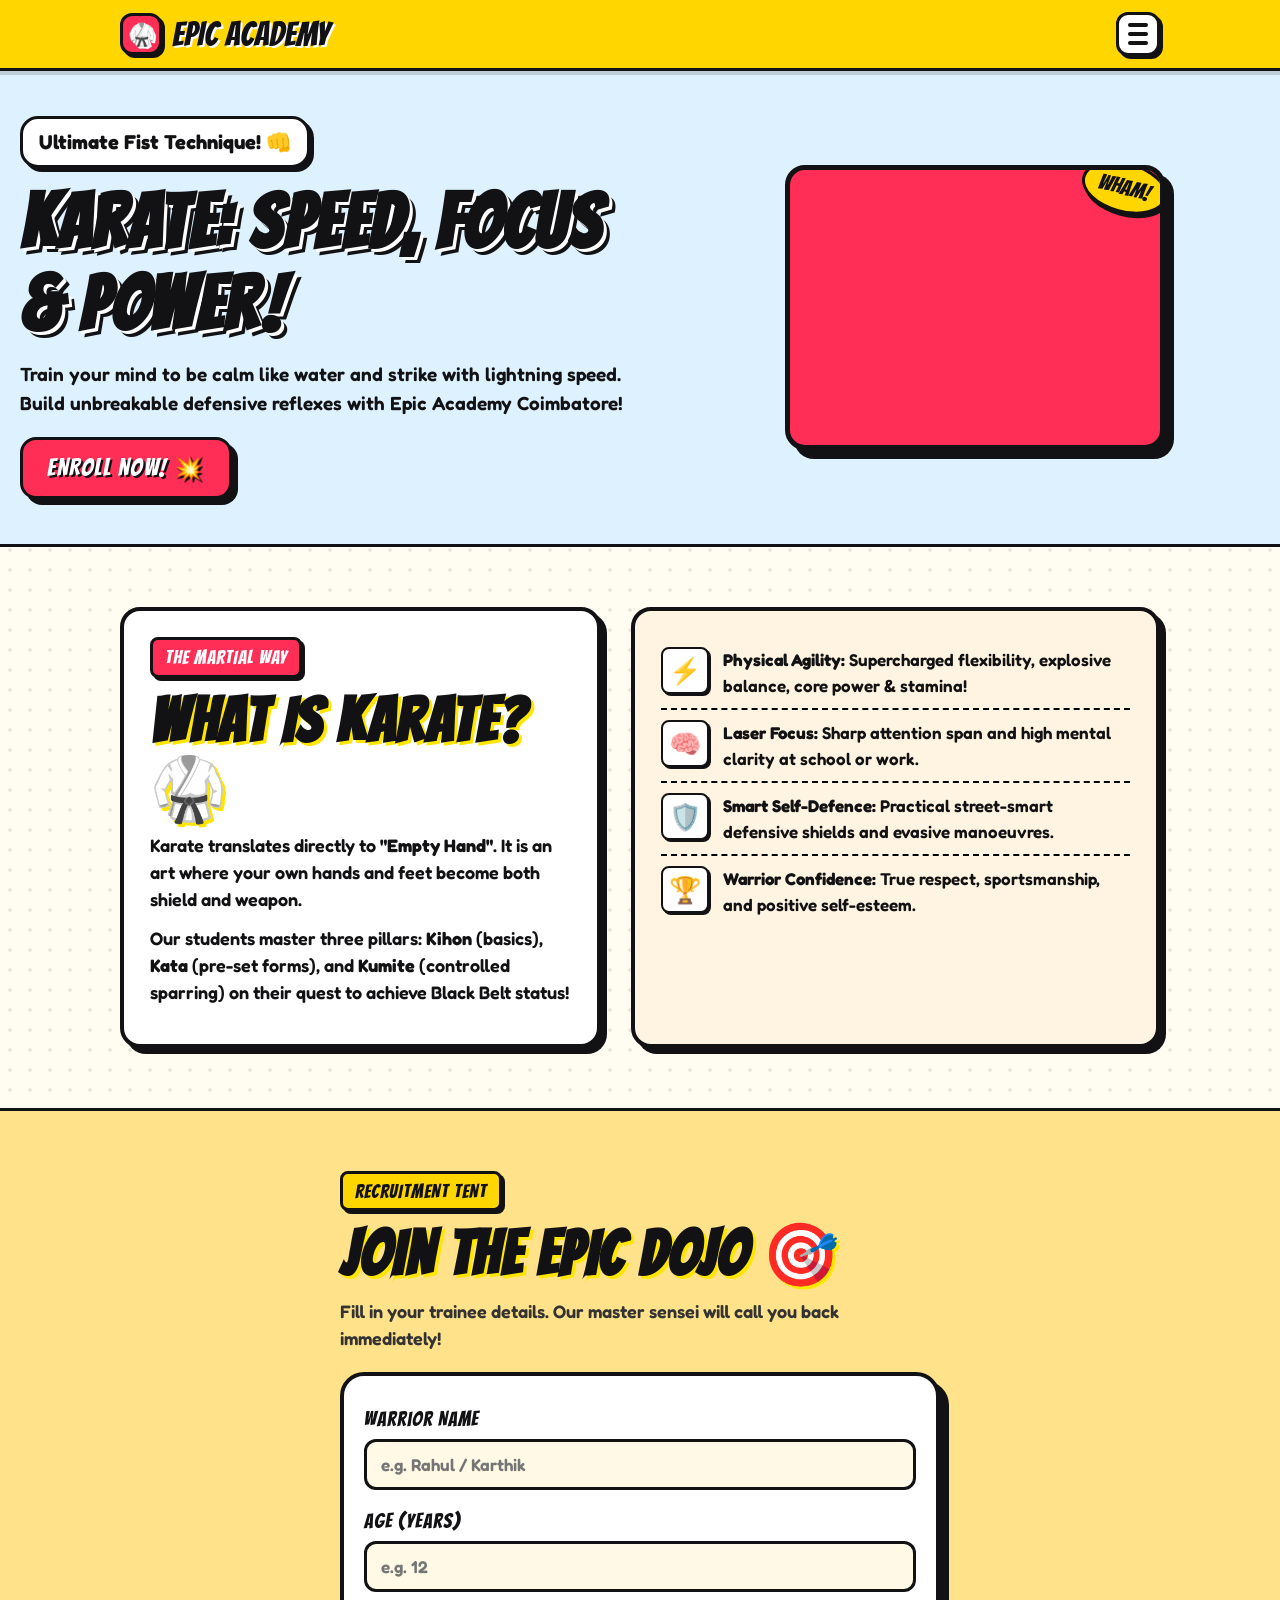
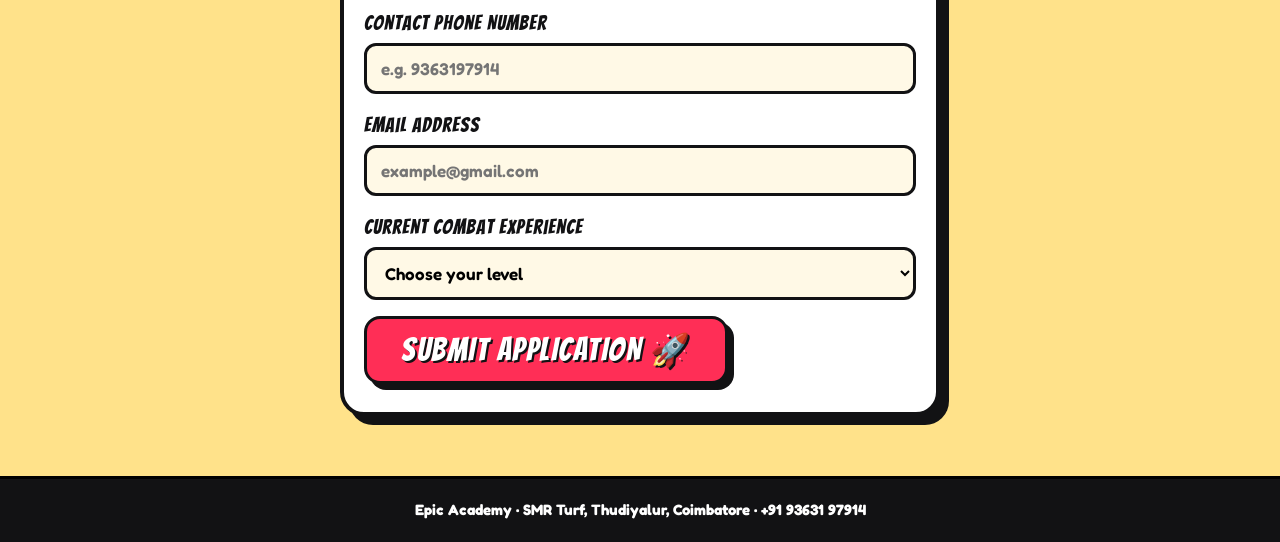
==== commit 36e0df60: "modification" ====
--- a/karate.html
+++ b/karate.html
@@ -139,7 +139,7 @@
 </main>
 
 <footer>
-  <p>Epic Academy, Coimbatore · +91 93631 97914 · epicacademycoimbatore20@gmail.com</p>
+  <p>Epic Academy · SMR Turf, Thudiyalur, Coimbatore · +91 93631 97914</p>
 </footer>
 
 <script src="script.js"></script>
--- a/style.css
+++ b/style.css
@@ -1,5 +1,5 @@
 /* ==========================================================================
-   CARTOON ANIME DOJO THEME - RESPONSIVE (LAPTOP & MOBILE)
+   CARTOON ANIME DOJO THEME - MOBILE & DESKTOP PERFECTION
    ========================================================================== */
 
 :root {
@@ -59,27 +59,6 @@
   max-width: 1080px;
   margin: 0 auto;
   padding: 0 20px;
-}
-
-/* ---------------- Top Contact Banner ---------------- */
-.top {
-  background: var(--dark);
-  color: #FFF;
-  font-size: 13px;
-  font-weight: 600;
-  border-bottom: 2px solid var(--dark);
-}
-.top .wrap {
-  display: flex;
-  justify-content: space-between;
-  gap: 6px 16px;
-  flex-wrap: wrap;
-  padding-top: 8px;
-  padding-bottom: 8px;
-}
-.top a {
-  text-decoration: none;
-  color: var(--c-yellow);
 }
 
 /* ---------------- Header ---------------- */
@@ -256,12 +235,12 @@
   position: relative;
   overflow: hidden;
   background: repeating-conic-gradient(from 0deg at 50% 50%, #FFE599 0deg 15deg, #FFD25E 15deg 30deg);
-  padding: 80px 0 70px;
+  padding: 70px 0 60px;
   border-bottom: var(--border-thick);
 }
 
 .hero h1 {
-  font-size: clamp(44px, 8.5vw, 92px);
+  font-size: clamp(40px, 8.5vw, 92px);
   color: var(--dark);
   text-shadow: 3px 3px 0 #FFF, 6px 6px 0 var(--dark);
   margin-bottom: 14px;
@@ -540,30 +519,50 @@
   margin-bottom: 20px;
 }
 
+/* ---------------- Responsive Contact Box (Gmail overflow fixed) ---------------- */
 .contact-box {
   background: #181924;
   border: 4px solid #fff;
-  border-radius: 20px;
-  padding: 24px;
+  border-radius: 22px;
+  padding: clamp(18px, 4vw, 32px);
   box-shadow: 6px 6px 0 var(--c-yellow);
+  max-width: 100%;
+  overflow: hidden;
 }
 
 .contact-list {
   list-style: none;
-  font-size: 20px;
+  font-size: clamp(16px, 3.8vw, 22px);
   font-weight: 600;
+  display: flex;
+  flex-direction: column;
+  gap: 16px;
 }
 
 .contact-list li {
-  margin-bottom: 12px;
-}
-
-.contact-list span {
+  display: flex;
+  flex-direction: column;
+  gap: 4px;
+}
+
+.contact-list .c-title {
   color: var(--c-yellow);
-}
-
-.contact-list a {
+  font-family: 'Bangers', cursive;
+  font-size: clamp(18px, 4vw, 24px);
+  letter-spacing: 1px;
+}
+
+.contact-list a, .contact-list .loc-txt {
   color: #fff;
+  text-decoration: none;
+  word-break: break-all;
+  overflow-wrap: anywhere;
+  line-height: 1.4;
+}
+
+.contact-list a:hover {
+  color: var(--c-yellow);
+  text-decoration: underline;
 }
 
 footer {
@@ -977,7 +976,6 @@
   z-index: 10;
 }
 
-/* Namoota haquuf */
 #crowd, #crowdF {
   display: none !important;
 }
@@ -1279,6 +1277,7 @@
   z-index: 45;
 }
 
+/* ---------------- Responsive Layout ---------------- */
 @media(max-width: 860px) {
   .pill { grid-template-columns: 1fr 1fr; margin-top: -20px; }
   .progs, .why, .two { grid-template-columns: 1fr; }
@@ -1288,7 +1287,7 @@
   .k-hero { grid-template-columns: 1fr; }
   .k-hero .txt { padding: 35px 20px 15px; }
   .card { flex-direction: column; text-align: center; padding: 20px; }
-  #score { top: 54px; }
+  #score { top: 14px; }
   .ban { display: none; }
 }
 
@@ -1297,4 +1296,5 @@
   .btn { width: 100%; }
   .hero-desc { font-size: 17px; }
   #score div { padding: 3px 10px; }
+  .contact-box { padding: 18px 14px; }
 }
